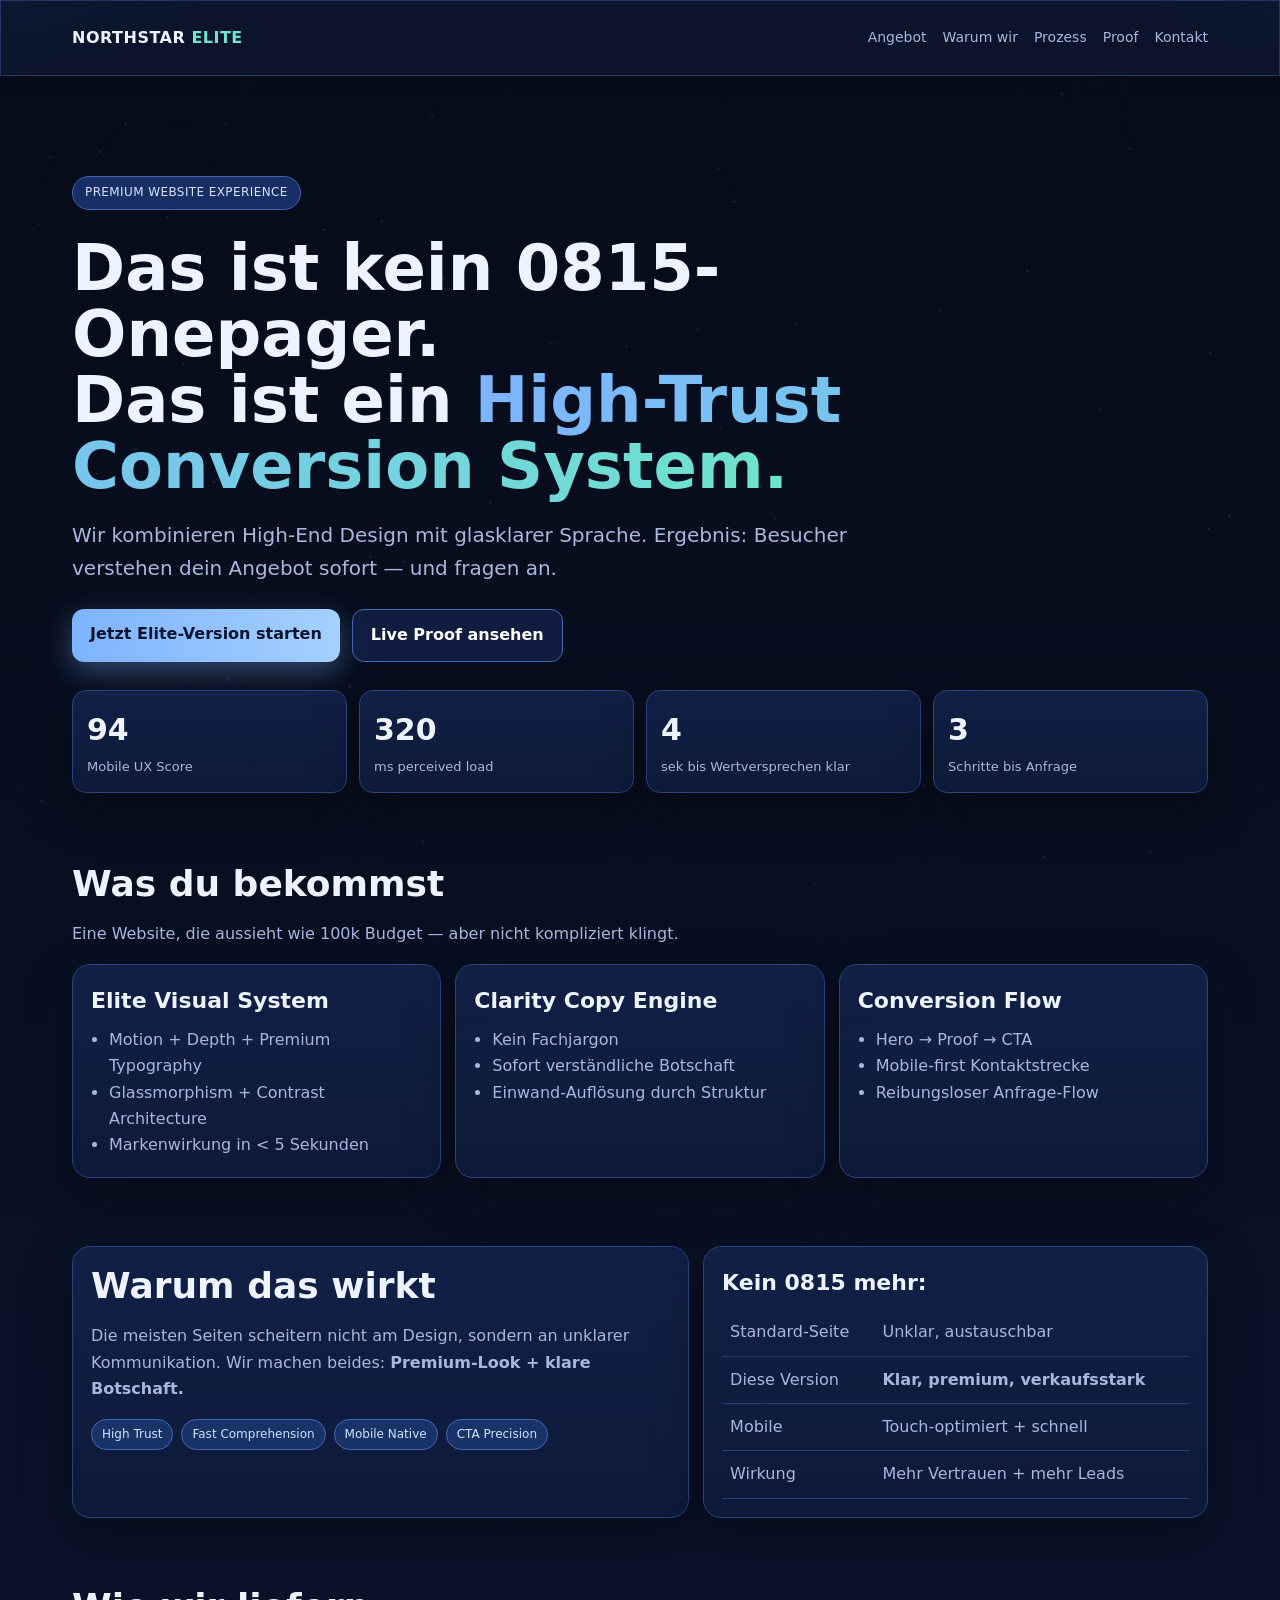
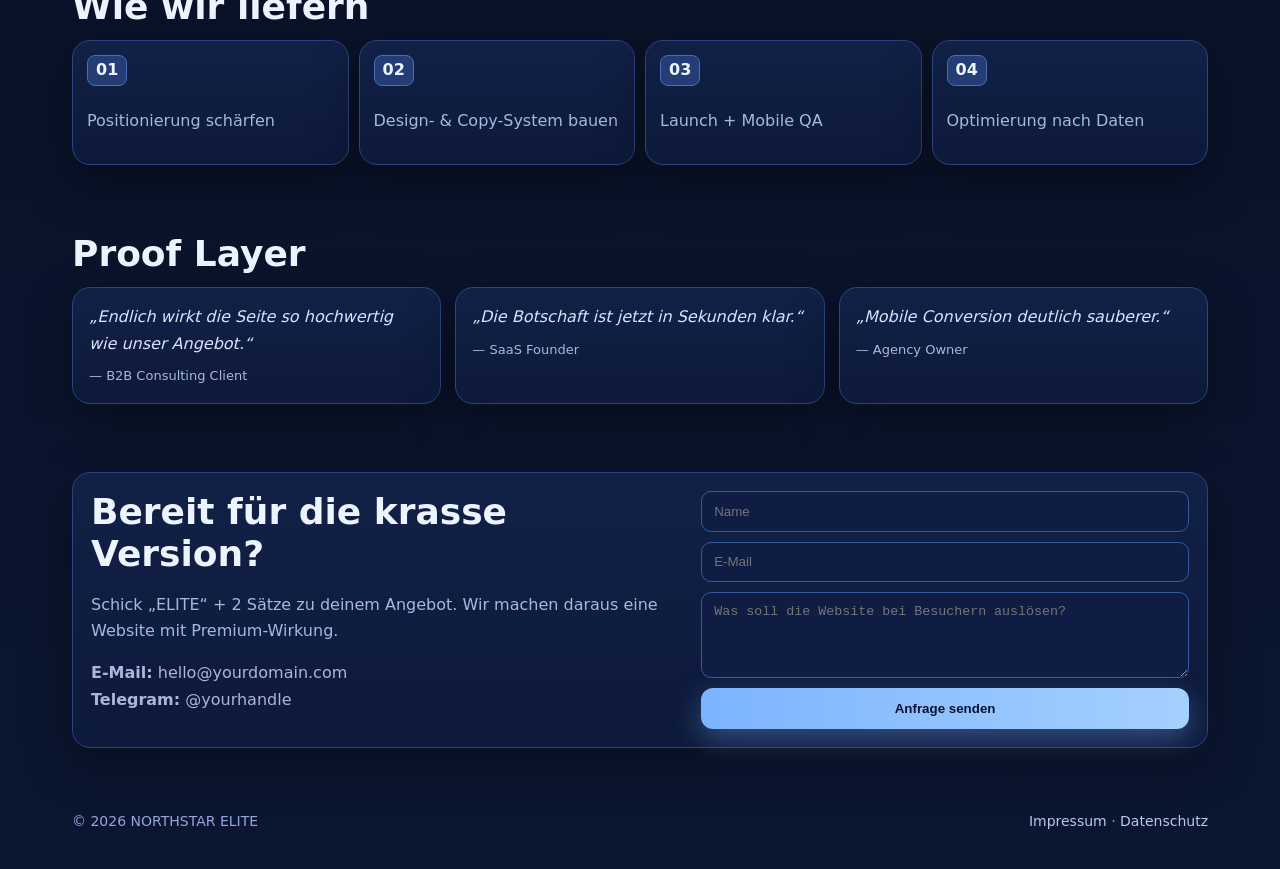
==== index.html @ d7e9b79c "Radical premium redesign with advanced motion and interaction" ====
<!doctype html>
<html lang="de">
<head>
  <meta charset="UTF-8" />
  <meta name="viewport" content="width=device-width, initial-scale=1" />
  <title>NORTHSTAR — Elite Growth Interface</title>
  <meta name="description" content="Elite-grade B2B website experience: premium visuals, crystal-clear messaging, mobile-first conversion UX." />
  <link rel="stylesheet" href="./assets/styles.css" />
</head>
<body>
  <canvas id="bg-canvas" aria-hidden="true"></canvas>

  <header class="topbar glass">
    <div class="container nav">
      <a class="logo" href="#">NORTHSTAR <span>ELITE</span></a>
      <nav class="desktop-nav">
        <a href="#offer">Angebot</a>
        <a href="#why">Warum wir</a>
        <a href="#process">Prozess</a>
        <a href="#proof">Proof</a>
        <a href="#contact">Kontakt</a>
      </nav>
      <button id="menuBtn" class="menu-btn">☰</button>
    </div>
    <div id="mobileNav" class="mobile-nav container">
      <a href="#offer">Angebot</a>
      <a href="#why">Warum wir</a>
      <a href="#process">Prozess</a>
      <a href="#proof">Proof</a>
      <a href="#contact">Kontakt</a>
    </div>
  </header>

  <main>
    <section class="hero container reveal">
      <p class="eyebrow">PREMIUM WEBSITE EXPERIENCE</p>
      <h1>Das ist kein 0815-Onepager.<br/>Das ist ein <span>High-Trust Conversion System.</span></h1>
      <p class="sub">Wir kombinieren High-End Design mit glasklarer Sprache. Ergebnis: Besucher verstehen dein Angebot sofort — und fragen an.</p>
      <div class="hero-cta">
        <a class="btn btn-primary" href="#contact">Jetzt Elite-Version starten</a>
        <a class="btn btn-ghost" href="#proof">Live Proof ansehen</a>
      </div>

      <div class="stats">
        <article class="stat tilt"><h3 data-count="94">94</h3><p>Mobile UX Score</p></article>
        <article class="stat tilt"><h3 data-count="320">320</h3><p>ms perceived load</p></article>
        <article class="stat tilt"><h3 data-count="4">4</h3><p>sek bis Wertversprechen klar</p></article>
        <article class="stat tilt"><h3 data-count="3">3</h3><p>Schritte bis Anfrage</p></article>
      </div>
    </section>

    <section id="offer" class="section container reveal">
      <div class="section-head">
        <h2>Was du bekommst</h2>
        <p>Eine Website, die aussieht wie 100k Budget — aber nicht kompliziert klingt.</p>
      </div>
      <div class="cards-3">
        <article class="card tilt">
          <h3>Elite Visual System</h3>
          <ul><li>Motion + Depth + Premium Typography</li><li>Glassmorphism + Contrast Architecture</li><li>Markenwirkung in < 5 Sekunden</li></ul>
        </article>
        <article class="card tilt">
          <h3>Clarity Copy Engine</h3>
          <ul><li>Kein Fachjargon</li><li>Sofort verständliche Botschaft</li><li>Einwand-Auflösung durch Struktur</li></ul>
        </article>
        <article class="card tilt">
          <h3>Conversion Flow</h3>
          <ul><li>Hero → Proof → CTA</li><li>Mobile-first Kontaktstrecke</li><li>Reibungsloser Anfrage-Flow</li></ul>
        </article>
      </div>
    </section>

    <section id="why" class="section container reveal">
      <div class="split">
        <article class="panel glow-card">
          <h2>Warum das wirkt</h2>
          <p>Die meisten Seiten scheitern nicht am Design, sondern an unklarer Kommunikation. Wir machen beides: <strong>Premium-Look + klare Botschaft.</strong></p>
          <div class="pill-row">
            <span>High Trust</span><span>Fast Comprehension</span><span>Mobile Native</span><span>CTA Precision</span>
          </div>
        </article>
        <article class="panel">
          <h3>Kein 0815 mehr:</h3>
          <table>
            <tr><td>Standard-Seite</td><td>Unklar, austauschbar</td></tr>
            <tr><td>Diese Version</td><td><strong>Klar, premium, verkaufsstark</strong></td></tr>
            <tr><td>Mobile</td><td>Touch-optimiert + schnell</td></tr>
            <tr><td>Wirkung</td><td>Mehr Vertrauen + mehr Leads</td></tr>
          </table>
        </article>
      </div>
    </section>

    <section id="process" class="section container reveal">
      <h2>Wie wir liefern</h2>
      <div class="timeline">
        <div><b>01</b><p>Positionierung schärfen</p></div>
        <div><b>02</b><p>Design- & Copy-System bauen</p></div>
        <div><b>03</b><p>Launch + Mobile QA</p></div>
        <div><b>04</b><p>Optimierung nach Daten</p></div>
      </div>
    </section>

    <section id="proof" class="section container reveal">
      <h2>Proof Layer</h2>
      <div class="testimonials">
        <blockquote class="tilt">„Endlich wirkt die Seite so hochwertig wie unser Angebot.“<cite>— B2B Consulting Client</cite></blockquote>
        <blockquote class="tilt">„Die Botschaft ist jetzt in Sekunden klar.“<cite>— SaaS Founder</cite></blockquote>
        <blockquote class="tilt">„Mobile Conversion deutlich sauberer.“<cite>— Agency Owner</cite></blockquote>
      </div>
    </section>

    <section id="contact" class="section container reveal">
      <div class="contact-wrap glass">
        <div>
          <h2>Bereit für die krasse Version?</h2>
          <p>Schick „ELITE“ + 2 Sätze zu deinem Angebot. Wir machen daraus eine Website mit Premium-Wirkung.</p>
          <p><strong>E-Mail:</strong> hello@yourdomain.com<br/><strong>Telegram:</strong> @yourhandle</p>
        </div>
        <form class="form" onsubmit="return false">
          <input placeholder="Name" />
          <input placeholder="E-Mail" />
          <textarea rows="4" placeholder="Was soll die Website bei Besuchern auslösen?"></textarea>
          <button class="btn btn-primary">Anfrage senden</button>
        </form>
      </div>
    </section>
  </main>

  <footer class="container footer">
    <span>© 2026 NORTHSTAR ELITE</span>
    <span><a href="#">Impressum</a> · <a href="#">Datenschutz</a></span>
  </footer>

  <script src="./assets/app.js"></script>
</body>
</html>
---- assets/styles.css ----
:root{
  --bg:#060b18; --bg2:#0b1631; --panel:#111f44; --line:#2c437f; --text:#edf3ff; --muted:#a9b7de;
  --primary:#7db4ff; --mint:#6de4cb; --glass:rgba(17,28,59,.58);
  --max:1180px; --r:18px; --shadow:0 18px 48px rgba(0,0,0,.35);
}
*{box-sizing:border-box}html,body{margin:0;padding:0;scroll-behavior:smooth}
body{font-family:Inter,system-ui,-apple-system,Segoe UI,Roboto,Arial,sans-serif;color:var(--text);background:radial-gradient(1200px 600px at -20% -10%,#173067 0%,transparent 58%),radial-gradient(1000px 520px at 120% -10%,#0f5a71 0%,transparent 62%),linear-gradient(180deg,var(--bg),var(--bg2));line-height:1.65;overflow-x:hidden}
#bg-canvas{position:fixed;inset:0;z-index:-1;opacity:.35}
.container{max-width:var(--max);margin:0 auto;padding:0 22px}
.glass{backdrop-filter:blur(10px);background:var(--glass);border:1px solid rgba(70,97,160,.45)}
.topbar{position:sticky;top:0;z-index:80}
.nav{height:74px;display:flex;align-items:center;justify-content:space-between}
.logo{text-decoration:none;color:var(--text);font-weight:900;letter-spacing:.5px}.logo span{color:var(--mint)}
.desktop-nav{display:flex;gap:16px}.desktop-nav a,.mobile-nav a{color:var(--muted);text-decoration:none;font-size:14px}.desktop-nav a:hover,.mobile-nav a:hover{color:#fff}
.menu-btn{display:none;border:1px solid #4463ab;background:#173168;color:#dde7ff;padding:8px 11px;border-radius:10px;font-weight:800}
.mobile-nav{display:none;flex-direction:column;gap:10px;padding:0 0 14px}
.hero{padding:88px 22px 36px}
.eyebrow{display:inline-block;font-size:12px;border:1px solid #4060af;background:#182f66;color:#d5e1ff;padding:6px 12px;border-radius:999px;letter-spacing:.4px}
h1{font-size:clamp(34px,5.8vw,64px);line-height:1.03;margin:14px 0 14px;max-width:1000px}h1 span{background:linear-gradient(90deg,var(--primary),var(--mint));-webkit-background-clip:text;background-clip:text;color:transparent}
.sub{font-size:20px;max-width:860px;color:var(--muted)}
.hero-cta{display:flex;gap:12px;flex-wrap:wrap;margin-top:24px}
.btn{display:inline-block;border:none;text-decoration:none;padding:12px 18px;border-radius:12px;font-weight:800;cursor:pointer;transition:.2s transform,.2s box-shadow}
.btn:hover{transform:translateY(-1px)}
.btn-primary{background:linear-gradient(90deg,var(--primary),#a5d0ff);color:#08142e;box-shadow:0 10px 28px rgba(125,180,255,.35)}
.btn-ghost{color:#fff;border:1px solid #4667b3;background:rgba(21,37,78,.72)}
.stats{display:grid;grid-template-columns:repeat(4,minmax(0,1fr));gap:12px;margin-top:28px}
.stat{background:linear-gradient(180deg,rgba(18,33,72,.95),rgba(14,27,60,.9));border:1px solid var(--line);padding:14px;border-radius:14px;box-shadow:var(--shadow)}
.stat h3{font-size:30px;margin:0}.stat p{margin:2px 0 0;color:var(--muted);font-size:13px}
.section{padding:34px 22px}.section-head h2{margin:0 0 8px}
h2{font-size:36px;line-height:1.18;margin:0 0 12px}.section p{color:var(--muted)}
.cards-3{display:grid;grid-template-columns:repeat(3,minmax(0,1fr));gap:14px}
.card,.panel,.contact-wrap,.timeline>div,blockquote{background:linear-gradient(180deg,rgba(18,33,72,.95),rgba(14,27,60,.9));border:1px solid var(--line);border-radius:var(--r);box-shadow:var(--shadow)}
.card,.panel{padding:18px}.card h3,.panel h3{margin:0 0 8px;font-size:22px}
ul{margin:8px 0 0;padding-left:18px;color:var(--muted)}
.split{display:grid;grid-template-columns:1.1fr .9fr;gap:14px}.pill-row{display:flex;flex-wrap:wrap;gap:8px;margin-top:12px}.pill-row span{font-size:12px;padding:5px 10px;border:1px solid #4467b4;border-radius:999px;background:#183368;color:#d4e0ff}
table{width:100%;border-collapse:collapse}td{padding:10px 8px;border-bottom:1px solid #263d77;color:var(--muted)}
.timeline{display:grid;grid-template-columns:repeat(4,minmax(0,1fr));gap:10px}.timeline>div{padding:14px}.timeline b{display:inline-block;background:#243d75;border:1px solid #4b6db8;border-radius:8px;padding:1px 8px;margin-bottom:6px}
.testimonials{display:grid;grid-template-columns:repeat(3,minmax(0,1fr));gap:14px}blockquote{margin:0;padding:16px;font-style:italic;color:#d8e2ff}cite{display:block;margin-top:8px;font-style:normal;color:var(--muted);font-size:13px}
.contact-wrap{padding:18px;display:grid;grid-template-columns:1.1fr .9fr;gap:14px}
.form{display:grid;gap:10px}.form input,.form textarea{width:100%;padding:11px 12px;border-radius:10px;border:1px solid #36589f;background:#0f1d44;color:#edf3ff}
.footer{padding:28px 22px 36px;color:#92a6de;font-size:14px;display:flex;justify-content:space-between;flex-wrap:wrap;gap:10px}.footer a{color:#b9c8f1;text-decoration:none}
.reveal{opacity:0;transform:translateY(12px);transition:.55s opacity,.55s transform}.reveal.show{opacity:1;transform:none}
.tilt{transform-style:preserve-3d;transition:transform .18s ease}
@media (max-width:1020px){.stats,.cards-3,.timeline,.testimonials{grid-template-columns:1fr 1fr}.split,.contact-wrap{grid-template-columns:1fr}}
@media (max-width:760px){.container{padding:0 16px}.desktop-nav{display:none}.menu-btn{display:inline-block}.mobile-nav.show{display:flex}.sub{font-size:17px}.hero-cta .btn{width:100%;text-align:center}h2{font-size:30px}.stats,.cards-3,.timeline,.testimonials{grid-template-columns:1fr}}
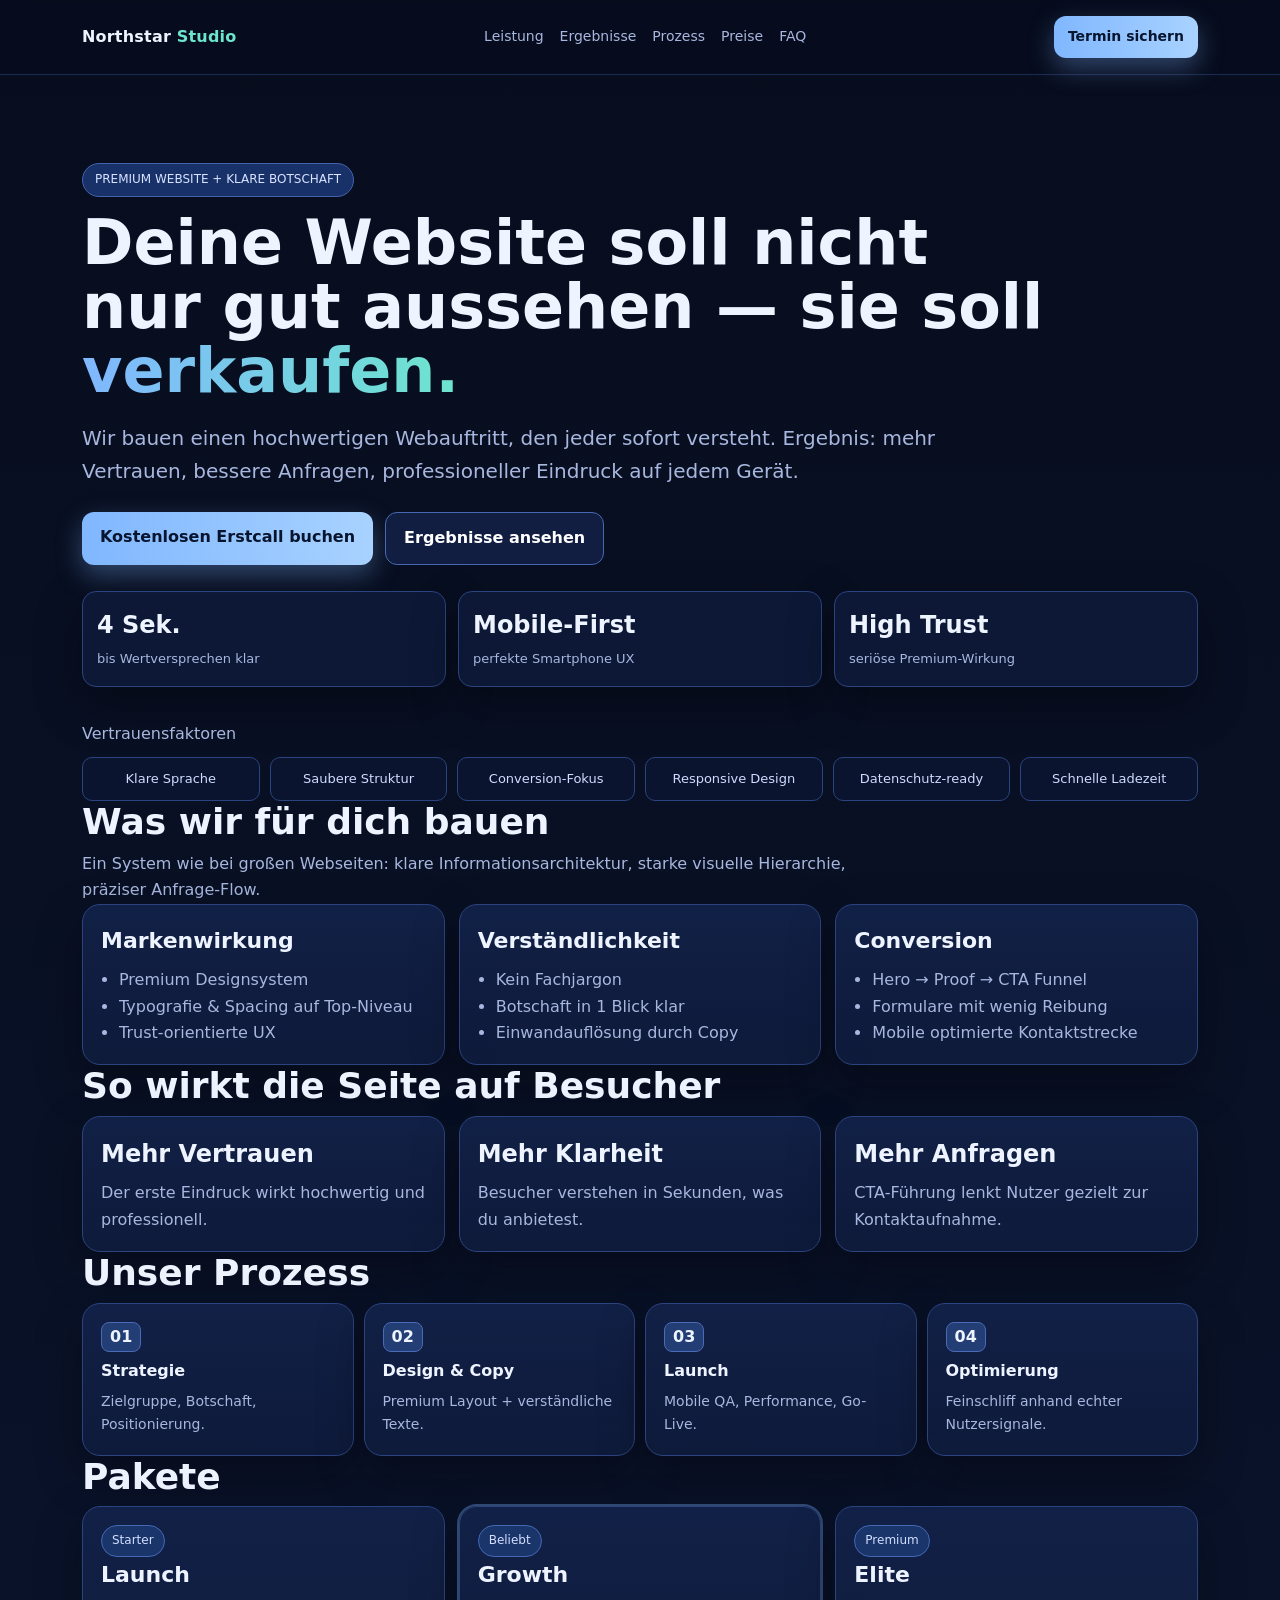
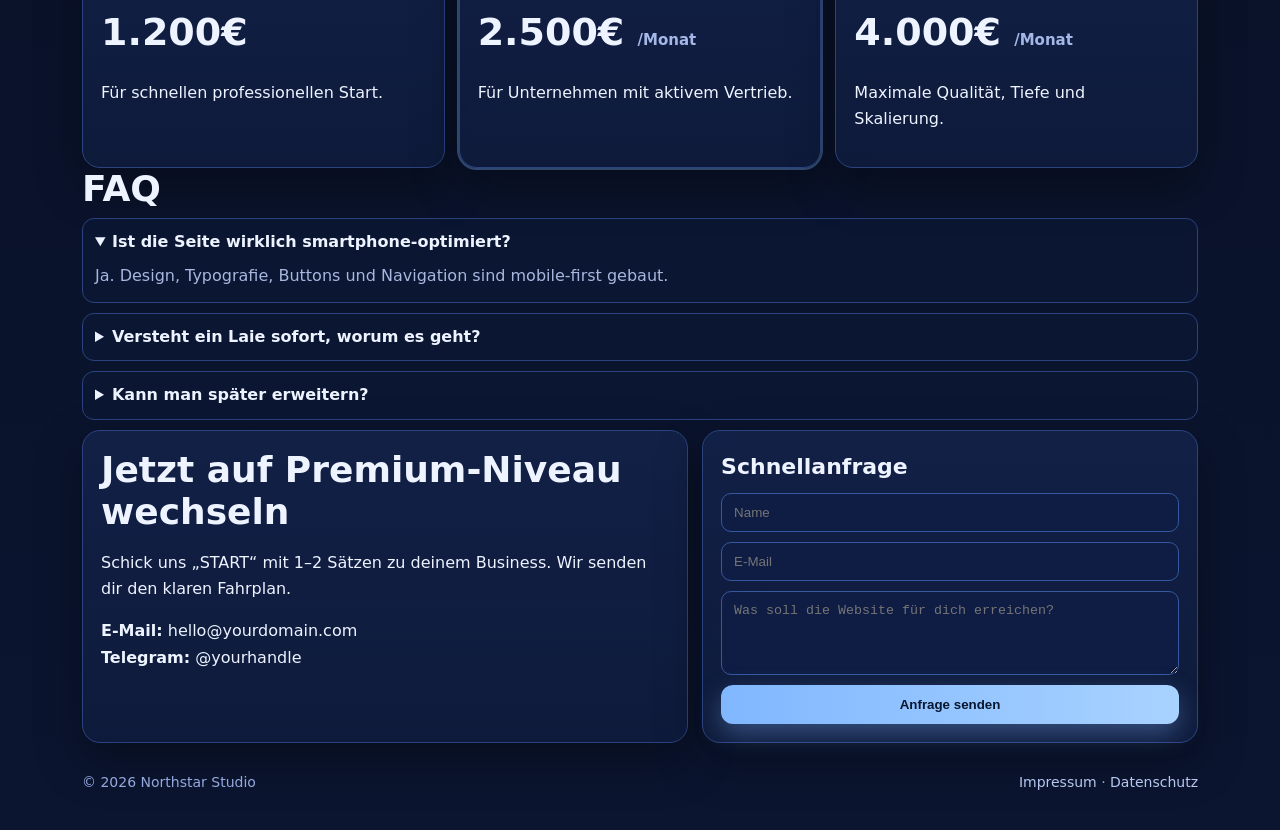
==== commit b24ed7b9: "Upgrade to enterprise-grade premium layout and clearer structure" ====
--- a/index.html
+++ b/index.html
@@ -3,132 +3,184 @@
 <head>
   <meta charset="UTF-8" />
   <meta name="viewport" content="width=device-width, initial-scale=1" />
-  <title>NORTHSTAR — Elite Growth Interface</title>
-  <meta name="description" content="Elite-grade B2B website experience: premium visuals, crystal-clear messaging, mobile-first conversion UX." />
+  <title>Northstar — Premium B2B Growth Website</title>
+  <meta name="description" content="Premium B2B Website mit klarer Botschaft, starkem Vertrauen und hoher Conversion-Qualität auf Desktop und Smartphone." />
   <link rel="stylesheet" href="./assets/styles.css" />
 </head>
 <body>
-  <canvas id="bg-canvas" aria-hidden="true"></canvas>
-
-  <header class="topbar glass">
+  <header class="topbar">
     <div class="container nav">
-      <a class="logo" href="#">NORTHSTAR <span>ELITE</span></a>
+      <a class="logo" href="#">Northstar <span>Studio</span></a>
       <nav class="desktop-nav">
-        <a href="#offer">Angebot</a>
-        <a href="#why">Warum wir</a>
+        <a href="#offer">Leistung</a>
+        <a href="#results">Ergebnisse</a>
         <a href="#process">Prozess</a>
-        <a href="#proof">Proof</a>
-        <a href="#contact">Kontakt</a>
+        <a href="#pricing">Preise</a>
+        <a href="#faq">FAQ</a>
       </nav>
-      <button id="menuBtn" class="menu-btn">☰</button>
+      <a class="btn btn-sm btn-primary desktop-cta" href="#contact">Termin sichern</a>
+      <button id="menuBtn" class="menu-btn" aria-label="Menü öffnen">☰</button>
     </div>
-    <div id="mobileNav" class="mobile-nav container">
-      <a href="#offer">Angebot</a>
-      <a href="#why">Warum wir</a>
+    <div id="mobileNav" class="container mobile-nav">
+      <a href="#offer">Leistung</a>
+      <a href="#results">Ergebnisse</a>
       <a href="#process">Prozess</a>
-      <a href="#proof">Proof</a>
-      <a href="#contact">Kontakt</a>
+      <a href="#pricing">Preise</a>
+      <a href="#faq">FAQ</a>
+      <a class="btn btn-primary" href="#contact">Termin sichern</a>
     </div>
   </header>
 
   <main>
     <section class="hero container reveal">
-      <p class="eyebrow">PREMIUM WEBSITE EXPERIENCE</p>
-      <h1>Das ist kein 0815-Onepager.<br/>Das ist ein <span>High-Trust Conversion System.</span></h1>
-      <p class="sub">Wir kombinieren High-End Design mit glasklarer Sprache. Ergebnis: Besucher verstehen dein Angebot sofort — und fragen an.</p>
-      <div class="hero-cta">
-        <a class="btn btn-primary" href="#contact">Jetzt Elite-Version starten</a>
-        <a class="btn btn-ghost" href="#proof">Live Proof ansehen</a>
+      <span class="eyebrow">PREMIUM WEBSITE + KLARE BOTSCHAFT</span>
+      <h1>Deine Website soll nicht nur gut aussehen — sie soll <span>verkaufen.</span></h1>
+      <p class="lead">Wir bauen einen hochwertigen Webauftritt, den jeder sofort versteht. Ergebnis: mehr Vertrauen, bessere Anfragen, professioneller Eindruck auf jedem Gerät.</p>
+      <div class="hero-actions">
+        <a class="btn btn-primary" href="#contact">Kostenlosen Erstcall buchen</a>
+        <a class="btn btn-ghost" href="#results">Ergebnisse ansehen</a>
       </div>
+      <div class="hero-metrics">
+        <article><strong>4 Sek.</strong><span>bis Wertversprechen klar</span></article>
+        <article><strong>Mobile-First</strong><span>perfekte Smartphone UX</span></article>
+        <article><strong>High Trust</strong><span>seriöse Premium-Wirkung</span></article>
+      </div>
+    </section>
 
-      <div class="stats">
-        <article class="stat tilt"><h3 data-count="94">94</h3><p>Mobile UX Score</p></article>
-        <article class="stat tilt"><h3 data-count="320">320</h3><p>ms perceived load</p></article>
-        <article class="stat tilt"><h3 data-count="4">4</h3><p>sek bis Wertversprechen klar</p></article>
-        <article class="stat tilt"><h3 data-count="3">3</h3><p>Schritte bis Anfrage</p></article>
+    <section class="trust container reveal">
+      <p>Vertrauensfaktoren</p>
+      <div class="trust-grid">
+        <span>Klare Sprache</span>
+        <span>Saubere Struktur</span>
+        <span>Conversion-Fokus</span>
+        <span>Responsive Design</span>
+        <span>Datenschutz-ready</span>
+        <span>Schnelle Ladezeit</span>
       </div>
     </section>
 
     <section id="offer" class="section container reveal">
       <div class="section-head">
-        <h2>Was du bekommst</h2>
-        <p>Eine Website, die aussieht wie 100k Budget — aber nicht kompliziert klingt.</p>
+        <h2>Was wir für dich bauen</h2>
+        <p>Ein System wie bei großen Webseiten: klare Informationsarchitektur, starke visuelle Hierarchie, präziser Anfrage-Flow.</p>
       </div>
-      <div class="cards-3">
-        <article class="card tilt">
-          <h3>Elite Visual System</h3>
-          <ul><li>Motion + Depth + Premium Typography</li><li>Glassmorphism + Contrast Architecture</li><li>Markenwirkung in < 5 Sekunden</li></ul>
+      <div class="cards3">
+        <article class="card">
+          <h3>Markenwirkung</h3>
+          <ul>
+            <li>Premium Designsystem</li>
+            <li>Typografie & Spacing auf Top-Niveau</li>
+            <li>Trust-orientierte UX</li>
+          </ul>
         </article>
-        <article class="card tilt">
-          <h3>Clarity Copy Engine</h3>
-          <ul><li>Kein Fachjargon</li><li>Sofort verständliche Botschaft</li><li>Einwand-Auflösung durch Struktur</li></ul>
+        <article class="card">
+          <h3>Verständlichkeit</h3>
+          <ul>
+            <li>Kein Fachjargon</li>
+            <li>Botschaft in 1 Blick klar</li>
+            <li>Einwandauflösung durch Copy</li>
+          </ul>
         </article>
-        <article class="card tilt">
-          <h3>Conversion Flow</h3>
-          <ul><li>Hero → Proof → CTA</li><li>Mobile-first Kontaktstrecke</li><li>Reibungsloser Anfrage-Flow</li></ul>
+        <article class="card">
+          <h3>Conversion</h3>
+          <ul>
+            <li>Hero → Proof → CTA Funnel</li>
+            <li>Formulare mit wenig Reibung</li>
+            <li>Mobile optimierte Kontaktstrecke</li>
+          </ul>
         </article>
       </div>
     </section>
 
-    <section id="why" class="section container reveal">
-      <div class="split">
-        <article class="panel glow-card">
-          <h2>Warum das wirkt</h2>
-          <p>Die meisten Seiten scheitern nicht am Design, sondern an unklarer Kommunikation. Wir machen beides: <strong>Premium-Look + klare Botschaft.</strong></p>
-          <div class="pill-row">
-            <span>High Trust</span><span>Fast Comprehension</span><span>Mobile Native</span><span>CTA Precision</span>
-          </div>
+    <section id="results" class="section container reveal">
+      <div class="section-head">
+        <h2>So wirkt die Seite auf Besucher</h2>
+      </div>
+      <div class="results-grid">
+        <article class="result"><strong>Mehr Vertrauen</strong><p>Der erste Eindruck wirkt hochwertig und professionell.</p></article>
+        <article class="result"><strong>Mehr Klarheit</strong><p>Besucher verstehen in Sekunden, was du anbietest.</p></article>
+        <article class="result"><strong>Mehr Anfragen</strong><p>CTA-Führung lenkt Nutzer gezielt zur Kontaktaufnahme.</p></article>
+      </div>
+    </section>
+
+    <section id="process" class="section container reveal">
+      <div class="section-head">
+        <h2>Unser Prozess</h2>
+      </div>
+      <div class="steps">
+        <article><b>01</b><h4>Strategie</h4><p>Zielgruppe, Botschaft, Positionierung.</p></article>
+        <article><b>02</b><h4>Design & Copy</h4><p>Premium Layout + verständliche Texte.</p></article>
+        <article><b>03</b><h4>Launch</h4><p>Mobile QA, Performance, Go-Live.</p></article>
+        <article><b>04</b><h4>Optimierung</h4><p>Feinschliff anhand echter Nutzersignale.</p></article>
+      </div>
+    </section>
+
+    <section id="pricing" class="section container reveal">
+      <div class="section-head">
+        <h2>Pakete</h2>
+      </div>
+      <div class="cards3 pricing">
+        <article class="card">
+          <span class="tag">Starter</span>
+          <h3>Launch</h3>
+          <p class="price">1.200€</p>
+          <p>Für schnellen professionellen Start.</p>
         </article>
-        <article class="panel">
-          <h3>Kein 0815 mehr:</h3>
-          <table>
-            <tr><td>Standard-Seite</td><td>Unklar, austauschbar</td></tr>
-            <tr><td>Diese Version</td><td><strong>Klar, premium, verkaufsstark</strong></td></tr>
-            <tr><td>Mobile</td><td>Touch-optimiert + schnell</td></tr>
-            <tr><td>Wirkung</td><td>Mehr Vertrauen + mehr Leads</td></tr>
-          </table>
+        <article class="card featured">
+          <span class="tag">Beliebt</span>
+          <h3>Growth</h3>
+          <p class="price">2.500€ <small>/Monat</small></p>
+          <p>Für Unternehmen mit aktivem Vertrieb.</p>
+        </article>
+        <article class="card">
+          <span class="tag">Premium</span>
+          <h3>Elite</h3>
+          <p class="price">4.000€ <small>/Monat</small></p>
+          <p>Maximale Qualität, Tiefe und Skalierung.</p>
         </article>
       </div>
     </section>
 
-    <section id="process" class="section container reveal">
-      <h2>Wie wir liefern</h2>
-      <div class="timeline">
-        <div><b>01</b><p>Positionierung schärfen</p></div>
-        <div><b>02</b><p>Design- & Copy-System bauen</p></div>
-        <div><b>03</b><p>Launch + Mobile QA</p></div>
-        <div><b>04</b><p>Optimierung nach Daten</p></div>
-      </div>
-    </section>
-
-    <section id="proof" class="section container reveal">
-      <h2>Proof Layer</h2>
-      <div class="testimonials">
-        <blockquote class="tilt">„Endlich wirkt die Seite so hochwertig wie unser Angebot.“<cite>— B2B Consulting Client</cite></blockquote>
-        <blockquote class="tilt">„Die Botschaft ist jetzt in Sekunden klar.“<cite>— SaaS Founder</cite></blockquote>
-        <blockquote class="tilt">„Mobile Conversion deutlich sauberer.“<cite>— Agency Owner</cite></blockquote>
+    <section id="faq" class="section container reveal">
+      <div class="section-head"><h2>FAQ</h2></div>
+      <div class="accordion">
+        <details open>
+          <summary>Ist die Seite wirklich smartphone-optimiert?</summary>
+          <p>Ja. Design, Typografie, Buttons und Navigation sind mobile-first gebaut.</p>
+        </details>
+        <details>
+          <summary>Versteht ein Laie sofort, worum es geht?</summary>
+          <p>Genau dafür schreiben wir: klare Sprache, kein Fachjargon, starke Struktur.</p>
+        </details>
+        <details>
+          <summary>Kann man später erweitern?</summary>
+          <p>Ja, jederzeit um Unterseiten, Case Studies, Formular-Integrationen und Tracking.</p>
+        </details>
       </div>
     </section>
 
     <section id="contact" class="section container reveal">
-      <div class="contact-wrap glass">
-        <div>
-          <h2>Bereit für die krasse Version?</h2>
-          <p>Schick „ELITE“ + 2 Sätze zu deinem Angebot. Wir machen daraus eine Website mit Premium-Wirkung.</p>
-          <p><strong>E-Mail:</strong> hello@yourdomain.com<br/><strong>Telegram:</strong> @yourhandle</p>
-        </div>
-        <form class="form" onsubmit="return false">
-          <input placeholder="Name" />
-          <input placeholder="E-Mail" />
-          <textarea rows="4" placeholder="Was soll die Website bei Besuchern auslösen?"></textarea>
-          <button class="btn btn-primary">Anfrage senden</button>
-        </form>
+      <div class="contact-wrap">
+        <article class="card">
+          <h2>Jetzt auf Premium-Niveau wechseln</h2>
+          <p>Schick uns „START“ mit 1–2 Sätzen zu deinem Business. Wir senden dir den klaren Fahrplan.</p>
+          <p><strong>E-Mail:</strong> hello@yourdomain.com<br><strong>Telegram:</strong> @yourhandle</p>
+        </article>
+        <article class="card">
+          <h3>Schnellanfrage</h3>
+          <form class="form" onsubmit="return false">
+            <input placeholder="Name" />
+            <input placeholder="E-Mail" />
+            <textarea rows="4" placeholder="Was soll die Website für dich erreichen?"></textarea>
+            <button class="btn btn-primary">Anfrage senden</button>
+          </form>
+        </article>
       </div>
     </section>
   </main>
 
   <footer class="container footer">
-    <span>© 2026 NORTHSTAR ELITE</span>
+    <span>© 2026 Northstar Studio</span>
     <span><a href="#">Impressum</a> · <a href="#">Datenschutz</a></span>
   </footer>
 
--- a/assets/styles.css
+++ b/assets/styles.css
@@ -1,45 +1,41 @@
 :root{
-  --bg:#060b18; --bg2:#0b1631; --panel:#111f44; --line:#2c437f; --text:#edf3ff; --muted:#a9b7de;
-  --primary:#7db4ff; --mint:#6de4cb; --glass:rgba(17,28,59,.58);
-  --max:1180px; --r:18px; --shadow:0 18px 48px rgba(0,0,0,.35);
+  --bg:#070d1d; --bg2:#0b1530; --card:#101d42; --line:#2b437f; --text:#edf3ff; --muted:#a8b7df;
+  --primary:#80b7ff; --mint:#6de5cd; --max:1160px; --r:18px;
+  --shadow:0 18px 46px rgba(0,0,0,.34);
 }
 *{box-sizing:border-box}html,body{margin:0;padding:0;scroll-behavior:smooth}
-body{font-family:Inter,system-ui,-apple-system,Segoe UI,Roboto,Arial,sans-serif;color:var(--text);background:radial-gradient(1200px 600px at -20% -10%,#173067 0%,transparent 58%),radial-gradient(1000px 520px at 120% -10%,#0f5a71 0%,transparent 62%),linear-gradient(180deg,var(--bg),var(--bg2));line-height:1.65;overflow-x:hidden}
-#bg-canvas{position:fixed;inset:0;z-index:-1;opacity:.35}
+body{font-family:Inter,system-ui,-apple-system,Segoe UI,Roboto,Arial,sans-serif;color:var(--text);background:radial-gradient(1200px 620px at -15% -15%,#18326c 0%,transparent 58%),radial-gradient(950px 520px at 120% -12%,#125a72 0%,transparent 62%),linear-gradient(180deg,var(--bg),var(--bg2));line-height:1.65}
 .container{max-width:var(--max);margin:0 auto;padding:0 22px}
-.glass{backdrop-filter:blur(10px);background:var(--glass);border:1px solid rgba(70,97,160,.45)}
-.topbar{position:sticky;top:0;z-index:80}
+.topbar{position:sticky;top:0;z-index:80;background:rgba(7,13,29,.76);backdrop-filter:blur(10px);border-bottom:1px solid rgba(58,86,150,.42)}
 .nav{height:74px;display:flex;align-items:center;justify-content:space-between}
-.logo{text-decoration:none;color:var(--text);font-weight:900;letter-spacing:.5px}.logo span{color:var(--mint)}
-.desktop-nav{display:flex;gap:16px}.desktop-nav a,.mobile-nav a{color:var(--muted);text-decoration:none;font-size:14px}.desktop-nav a:hover,.mobile-nav a:hover{color:#fff}
-.menu-btn{display:none;border:1px solid #4463ab;background:#173168;color:#dde7ff;padding:8px 11px;border-radius:10px;font-weight:800}
+.logo{text-decoration:none;color:var(--text);font-weight:900;letter-spacing:.2px}.logo span{color:var(--mint)}
+.desktop-nav{display:flex;gap:16px}.desktop-nav a,.mobile-nav a{font-size:14px;color:var(--muted);text-decoration:none}.desktop-nav a:hover,.mobile-nav a:hover{color:#fff}
+.menu-btn{display:none;border:1px solid #4665ac;background:#183268;color:#dee8ff;border-radius:10px;padding:8px 11px;font-weight:800}
 .mobile-nav{display:none;flex-direction:column;gap:10px;padding:0 0 14px}
-.hero{padding:88px 22px 36px}
-.eyebrow{display:inline-block;font-size:12px;border:1px solid #4060af;background:#182f66;color:#d5e1ff;padding:6px 12px;border-radius:999px;letter-spacing:.4px}
-h1{font-size:clamp(34px,5.8vw,64px);line-height:1.03;margin:14px 0 14px;max-width:1000px}h1 span{background:linear-gradient(90deg,var(--primary),var(--mint));-webkit-background-clip:text;background-clip:text;color:transparent}
-.sub{font-size:20px;max-width:860px;color:var(--muted)}
-.hero-cta{display:flex;gap:12px;flex-wrap:wrap;margin-top:24px}
-.btn{display:inline-block;border:none;text-decoration:none;padding:12px 18px;border-radius:12px;font-weight:800;cursor:pointer;transition:.2s transform,.2s box-shadow}
-.btn:hover{transform:translateY(-1px)}
-.btn-primary{background:linear-gradient(90deg,var(--primary),#a5d0ff);color:#08142e;box-shadow:0 10px 28px rgba(125,180,255,.35)}
-.btn-ghost{color:#fff;border:1px solid #4667b3;background:rgba(21,37,78,.72)}
-.stats{display:grid;grid-template-columns:repeat(4,minmax(0,1fr));gap:12px;margin-top:28px}
-.stat{background:linear-gradient(180deg,rgba(18,33,72,.95),rgba(14,27,60,.9));border:1px solid var(--line);padding:14px;border-radius:14px;box-shadow:var(--shadow)}
-.stat h3{font-size:30px;margin:0}.stat p{margin:2px 0 0;color:var(--muted);font-size:13px}
-.section{padding:34px 22px}.section-head h2{margin:0 0 8px}
-h2{font-size:36px;line-height:1.18;margin:0 0 12px}.section p{color:var(--muted)}
-.cards-3{display:grid;grid-template-columns:repeat(3,minmax(0,1fr));gap:14px}
-.card,.panel,.contact-wrap,.timeline>div,blockquote{background:linear-gradient(180deg,rgba(18,33,72,.95),rgba(14,27,60,.9));border:1px solid var(--line);border-radius:var(--r);box-shadow:var(--shadow)}
-.card,.panel{padding:18px}.card h3,.panel h3{margin:0 0 8px;font-size:22px}
-ul{margin:8px 0 0;padding-left:18px;color:var(--muted)}
-.split{display:grid;grid-template-columns:1.1fr .9fr;gap:14px}.pill-row{display:flex;flex-wrap:wrap;gap:8px;margin-top:12px}.pill-row span{font-size:12px;padding:5px 10px;border:1px solid #4467b4;border-radius:999px;background:#183368;color:#d4e0ff}
-table{width:100%;border-collapse:collapse}td{padding:10px 8px;border-bottom:1px solid #263d77;color:var(--muted)}
-.timeline{display:grid;grid-template-columns:repeat(4,minmax(0,1fr));gap:10px}.timeline>div{padding:14px}.timeline b{display:inline-block;background:#243d75;border:1px solid #4b6db8;border-radius:8px;padding:1px 8px;margin-bottom:6px}
-.testimonials{display:grid;grid-template-columns:repeat(3,minmax(0,1fr));gap:14px}blockquote{margin:0;padding:16px;font-style:italic;color:#d8e2ff}cite{display:block;margin-top:8px;font-style:normal;color:var(--muted);font-size:13px}
-.contact-wrap{padding:18px;display:grid;grid-template-columns:1.1fr .9fr;gap:14px}
-.form{display:grid;gap:10px}.form input,.form textarea{width:100%;padding:11px 12px;border-radius:10px;border:1px solid #36589f;background:#0f1d44;color:#edf3ff}
-.footer{padding:28px 22px 36px;color:#92a6de;font-size:14px;display:flex;justify-content:space-between;flex-wrap:wrap;gap:10px}.footer a{color:#b9c8f1;text-decoration:none}
+.btn{display:inline-block;border:none;text-decoration:none;padding:12px 18px;border-radius:12px;font-weight:800;cursor:pointer}
+.btn-sm{padding:9px 14px;font-size:14px}
+.btn-primary{background:linear-gradient(90deg,var(--primary),#a8d2ff);color:#08152f;box-shadow:0 10px 26px rgba(128,183,255,.34)}
+.btn-ghost{border:1px solid #4868b2;background:rgba(21,36,77,.74);color:#fff}
+.hero{padding:88px 22px 34px}
+.eyebrow{display:inline-block;font-size:12px;border:1px solid #4162ad;background:#193169;color:#d8e3ff;padding:6px 12px;border-radius:999px}
+h1{font-size:clamp(34px,5.8vw,62px);line-height:1.03;margin:14px 0 12px;max-width:980px}h1 span{background:linear-gradient(90deg,var(--primary),var(--mint));-webkit-background-clip:text;background-clip:text;color:transparent}
+.lead{font-size:20px;max-width:860px;color:var(--muted)}
+.hero-actions{display:flex;gap:12px;flex-wrap:wrap;margin-top:24px}
+.hero-metrics{display:grid;grid-template-columns:repeat(3,minmax(0,1fr));gap:12px;margin-top:26px}
+.hero-metrics article{padding:14px;border:1px solid var(--line);border-radius:14px;background:rgba(14,27,61,.74);box-shadow:var(--shadow)}
+.hero-metrics strong{display:block;font-size:24px}.hero-metrics span{font-size:13px;color:var(--muted)}
+section{padding:34px 0}.section-head h2{margin:0 0 8px}.section-head p{margin:0;color:var(--muted);max-width:820px}
+h2{font-size:36px;line-height:1.18;margin:0 0 12px}
+.trust p{margin:0 0 10px;color:var(--muted)}.trust-grid{display:grid;grid-template-columns:repeat(6,minmax(0,1fr));gap:10px}.trust-grid span{font-size:13px;text-align:center;padding:10px;border:1px solid var(--line);border-radius:10px;background:rgba(12,24,56,.62);color:#cfdcff}
+.cards3{display:grid;grid-template-columns:repeat(3,minmax(0,1fr));gap:14px}
+.card,.result,.steps article,.contact-wrap .card{background:linear-gradient(180deg,rgba(18,33,72,.95),rgba(14,27,60,.9));border:1px solid var(--line);border-radius:var(--r);padding:18px;box-shadow:var(--shadow)}
+.card h3{margin:0 0 8px;font-size:22px}.card ul{margin:8px 0 0;padding-left:18px;color:var(--muted)}
+.results-grid{display:grid;grid-template-columns:repeat(3,minmax(0,1fr));gap:14px}.result strong{font-size:24px;display:block}.result p{margin:6px 0 0;color:var(--muted)}
+.steps{display:grid;grid-template-columns:repeat(4,minmax(0,1fr));gap:10px}.steps b{display:inline-block;background:#233d75;border:1px solid #4a6ab5;border-radius:8px;padding:1px 8px;margin-bottom:6px}.steps h4{margin:0 0 6px}.steps p{margin:0;color:var(--muted);font-size:14px}
+.pricing .tag{display:inline-block;font-size:12px;padding:5px 10px;border:1px solid #4468b5;border-radius:999px;background:#1a356a;color:#d4dfff}.pricing .price{font-size:38px;font-weight:900;margin:4px 0}.pricing .price small{font-size:15px;color:#a4b8e8}.featured{outline:2px solid rgba(125,180,255,.35)}
+.accordion details{border:1px solid var(--line);border-radius:12px;background:rgba(12,24,55,.64);padding:10px 12px;margin-bottom:10px}.accordion summary{cursor:pointer;font-weight:700}.accordion p{margin:8px 0 2px;color:var(--muted)}
+.contact-wrap{display:grid;grid-template-columns:1.1fr .9fr;gap:14px}.form{display:grid;gap:10px}.form input,.form textarea{width:100%;padding:11px 12px;border-radius:10px;border:1px solid #36589f;background:#0f1d44;color:#edf3ff}
+.footer{padding:28px 22px 36px;color:#95a9df;font-size:14px;display:flex;justify-content:space-between;gap:10px;flex-wrap:wrap}.footer a{color:#b8c7f0;text-decoration:none}
 .reveal{opacity:0;transform:translateY(12px);transition:.55s opacity,.55s transform}.reveal.show{opacity:1;transform:none}
-.tilt{transform-style:preserve-3d;transition:transform .18s ease}
-@media (max-width:1020px){.stats,.cards-3,.timeline,.testimonials{grid-template-columns:1fr 1fr}.split,.contact-wrap{grid-template-columns:1fr}}
-@media (max-width:760px){.container{padding:0 16px}.desktop-nav{display:none}.menu-btn{display:inline-block}.mobile-nav.show{display:flex}.sub{font-size:17px}.hero-cta .btn{width:100%;text-align:center}h2{font-size:30px}.stats,.cards-3,.timeline,.testimonials{grid-template-columns:1fr}}
+@media (max-width:1040px){.hero-metrics,.cards3,.results-grid{grid-template-columns:1fr 1fr}.trust-grid{grid-template-columns:repeat(3,minmax(0,1fr))}.steps{grid-template-columns:1fr 1fr}.contact-wrap{grid-template-columns:1fr}}
+@media (max-width:760px){.container{padding:0 16px}.desktop-nav,.desktop-cta{display:none}.menu-btn{display:inline-block}.mobile-nav.show{display:flex}.lead{font-size:17px}.hero-actions .btn{width:100%;text-align:center}h2{font-size:30px}.hero-metrics,.cards3,.results-grid,.steps,.trust-grid{grid-template-columns:1fr}}
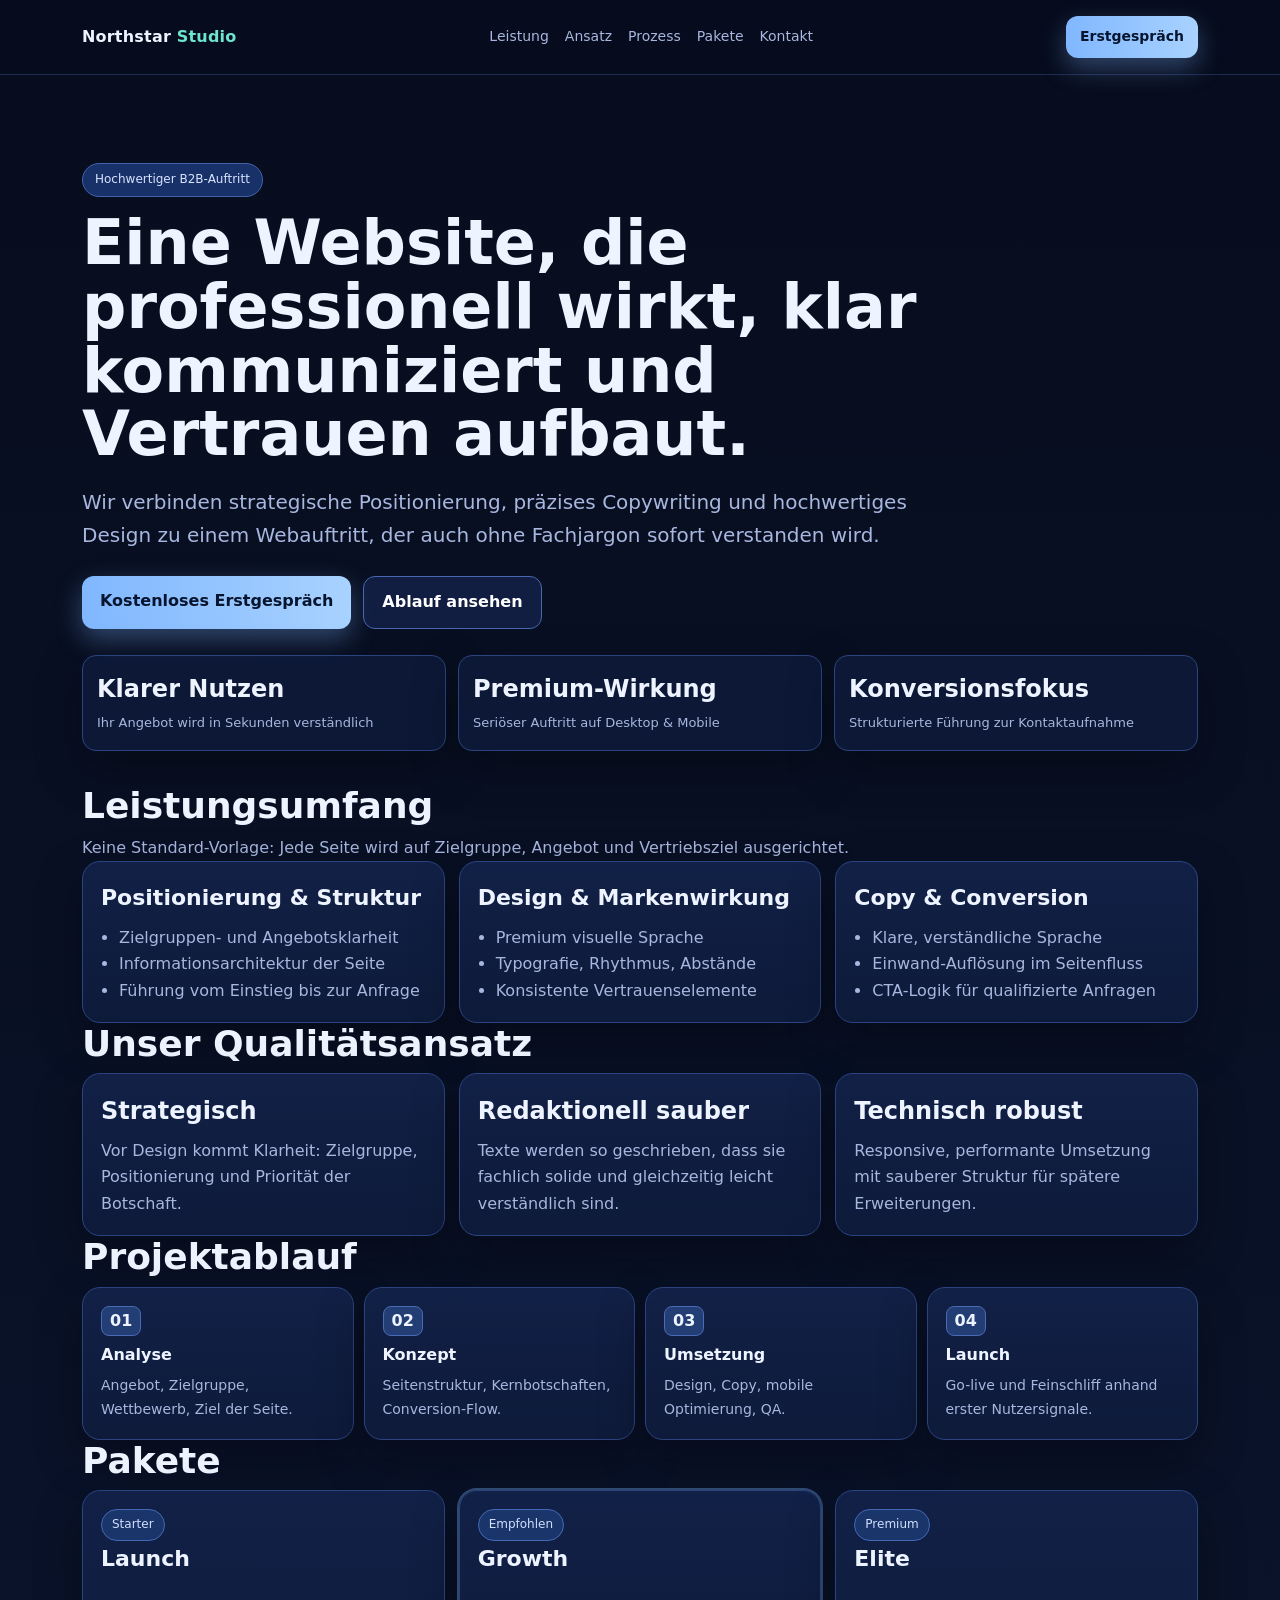
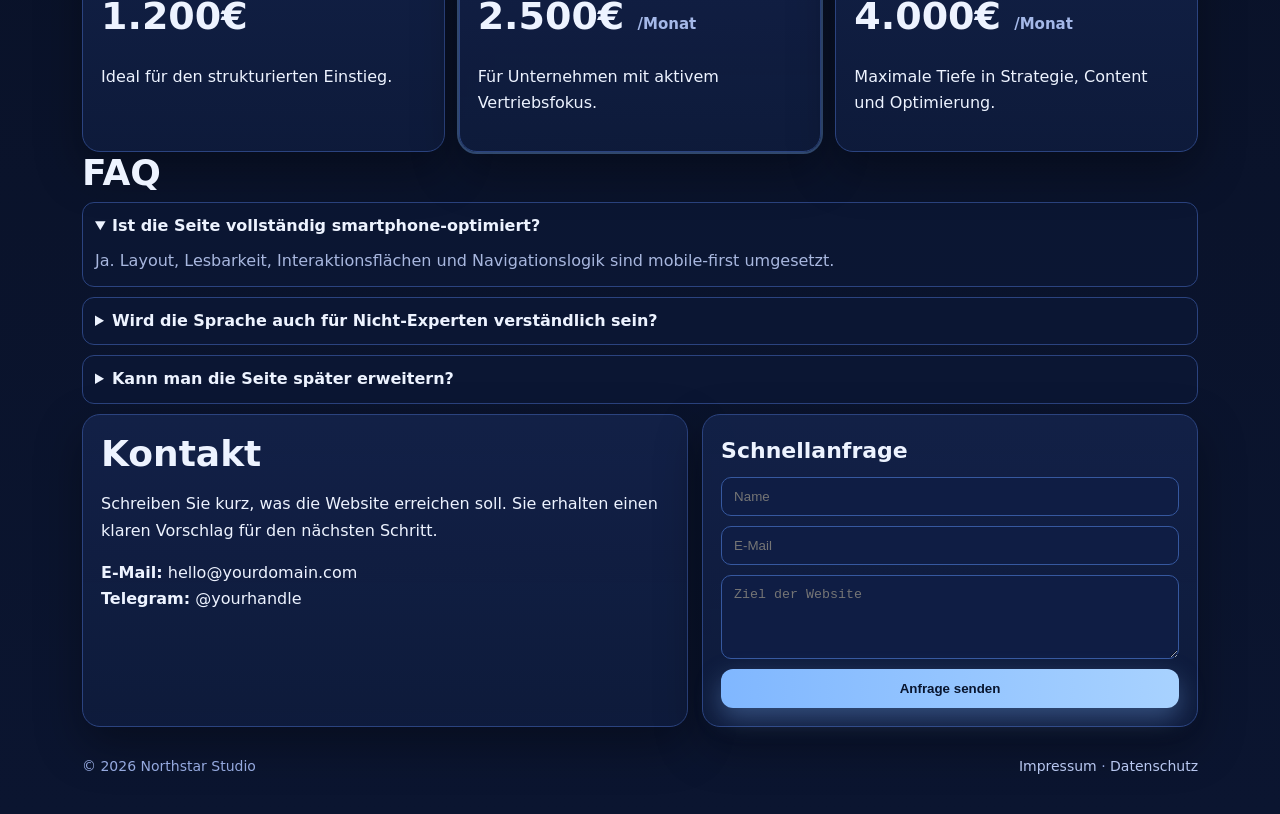
==== commit 843a4363: "Rewrite copy and structure to premium non-generic standard" ====
--- a/index.html
+++ b/index.html
@@ -3,8 +3,8 @@
 <head>
   <meta charset="UTF-8" />
   <meta name="viewport" content="width=device-width, initial-scale=1" />
-  <title>Northstar — Premium B2B Growth Website</title>
-  <meta name="description" content="Premium B2B Website mit klarer Botschaft, starkem Vertrauen und hoher Conversion-Qualität auf Desktop und Smartphone." />
+  <title>Northstar Studio — B2B Website & Content System</title>
+  <meta name="description" content="Wir entwickeln hochwertige B2B-Websites mit klarer Botschaft, starker Vertrauenswirkung und messbarer Conversion-Struktur." />
   <link rel="stylesheet" href="./assets/styles.css" />
 </head>
 <body>
@@ -12,131 +12,115 @@
     <div class="container nav">
       <a class="logo" href="#">Northstar <span>Studio</span></a>
       <nav class="desktop-nav">
-        <a href="#offer">Leistung</a>
-        <a href="#results">Ergebnisse</a>
-        <a href="#process">Prozess</a>
-        <a href="#pricing">Preise</a>
-        <a href="#faq">FAQ</a>
+        <a href="#leistung">Leistung</a>
+        <a href="#ansatz">Ansatz</a>
+        <a href="#prozess">Prozess</a>
+        <a href="#pakete">Pakete</a>
+        <a href="#kontakt">Kontakt</a>
       </nav>
-      <a class="btn btn-sm btn-primary desktop-cta" href="#contact">Termin sichern</a>
+      <a class="btn btn-sm btn-primary desktop-cta" href="#kontakt">Erstgespräch</a>
       <button id="menuBtn" class="menu-btn" aria-label="Menü öffnen">☰</button>
     </div>
     <div id="mobileNav" class="container mobile-nav">
-      <a href="#offer">Leistung</a>
-      <a href="#results">Ergebnisse</a>
-      <a href="#process">Prozess</a>
-      <a href="#pricing">Preise</a>
-      <a href="#faq">FAQ</a>
-      <a class="btn btn-primary" href="#contact">Termin sichern</a>
+      <a href="#leistung">Leistung</a>
+      <a href="#ansatz">Ansatz</a>
+      <a href="#prozess">Prozess</a>
+      <a href="#pakete">Pakete</a>
+      <a href="#kontakt">Kontakt</a>
+      <a class="btn btn-primary" href="#kontakt">Erstgespräch</a>
     </div>
   </header>
 
   <main>
     <section class="hero container reveal">
-      <span class="eyebrow">PREMIUM WEBSITE + KLARE BOTSCHAFT</span>
-      <h1>Deine Website soll nicht nur gut aussehen — sie soll <span>verkaufen.</span></h1>
-      <p class="lead">Wir bauen einen hochwertigen Webauftritt, den jeder sofort versteht. Ergebnis: mehr Vertrauen, bessere Anfragen, professioneller Eindruck auf jedem Gerät.</p>
+      <span class="eyebrow">Hochwertiger B2B-Auftritt</span>
+      <h1>Eine Website, die professionell wirkt, klar kommuniziert und Vertrauen aufbaut.</h1>
+      <p class="lead">Wir verbinden strategische Positionierung, präzises Copywriting und hochwertiges Design zu einem Webauftritt, der auch ohne Fachjargon sofort verstanden wird.</p>
       <div class="hero-actions">
-        <a class="btn btn-primary" href="#contact">Kostenlosen Erstcall buchen</a>
-        <a class="btn btn-ghost" href="#results">Ergebnisse ansehen</a>
+        <a class="btn btn-primary" href="#kontakt">Kostenloses Erstgespräch</a>
+        <a class="btn btn-ghost" href="#prozess">Ablauf ansehen</a>
       </div>
       <div class="hero-metrics">
-        <article><strong>4 Sek.</strong><span>bis Wertversprechen klar</span></article>
-        <article><strong>Mobile-First</strong><span>perfekte Smartphone UX</span></article>
-        <article><strong>High Trust</strong><span>seriöse Premium-Wirkung</span></article>
+        <article><strong>Klarer Nutzen</strong><span>Ihr Angebot wird in Sekunden verständlich</span></article>
+        <article><strong>Premium-Wirkung</strong><span>Seriöser Auftritt auf Desktop & Mobile</span></article>
+        <article><strong>Konversionsfokus</strong><span>Strukturierte Führung zur Kontaktaufnahme</span></article>
       </div>
     </section>
 
-    <section class="trust container reveal">
-      <p>Vertrauensfaktoren</p>
-      <div class="trust-grid">
-        <span>Klare Sprache</span>
-        <span>Saubere Struktur</span>
-        <span>Conversion-Fokus</span>
-        <span>Responsive Design</span>
-        <span>Datenschutz-ready</span>
-        <span>Schnelle Ladezeit</span>
-      </div>
-    </section>
-
-    <section id="offer" class="section container reveal">
+    <section id="leistung" class="section container reveal">
       <div class="section-head">
-        <h2>Was wir für dich bauen</h2>
-        <p>Ein System wie bei großen Webseiten: klare Informationsarchitektur, starke visuelle Hierarchie, präziser Anfrage-Flow.</p>
+        <h2>Leistungsumfang</h2>
+        <p>Keine Standard-Vorlage: Jede Seite wird auf Zielgruppe, Angebot und Vertriebsziel ausgerichtet.</p>
       </div>
       <div class="cards3">
         <article class="card">
-          <h3>Markenwirkung</h3>
+          <h3>Positionierung & Struktur</h3>
           <ul>
-            <li>Premium Designsystem</li>
-            <li>Typografie & Spacing auf Top-Niveau</li>
-            <li>Trust-orientierte UX</li>
+            <li>Zielgruppen- und Angebotsklarheit</li>
+            <li>Informationsarchitektur der Seite</li>
+            <li>Führung vom Einstieg bis zur Anfrage</li>
           </ul>
         </article>
         <article class="card">
-          <h3>Verständlichkeit</h3>
+          <h3>Design & Markenwirkung</h3>
           <ul>
-            <li>Kein Fachjargon</li>
-            <li>Botschaft in 1 Blick klar</li>
-            <li>Einwandauflösung durch Copy</li>
+            <li>Premium visuelle Sprache</li>
+            <li>Typografie, Rhythmus, Abstände</li>
+            <li>Konsistente Vertrauenselemente</li>
           </ul>
         </article>
         <article class="card">
-          <h3>Conversion</h3>
+          <h3>Copy & Conversion</h3>
           <ul>
-            <li>Hero → Proof → CTA Funnel</li>
-            <li>Formulare mit wenig Reibung</li>
-            <li>Mobile optimierte Kontaktstrecke</li>
+            <li>Klare, verständliche Sprache</li>
+            <li>Einwand-Auflösung im Seitenfluss</li>
+            <li>CTA-Logik für qualifizierte Anfragen</li>
           </ul>
         </article>
       </div>
     </section>
 
-    <section id="results" class="section container reveal">
+    <section id="ansatz" class="section container reveal">
       <div class="section-head">
-        <h2>So wirkt die Seite auf Besucher</h2>
+        <h2>Unser Qualitätsansatz</h2>
       </div>
       <div class="results-grid">
-        <article class="result"><strong>Mehr Vertrauen</strong><p>Der erste Eindruck wirkt hochwertig und professionell.</p></article>
-        <article class="result"><strong>Mehr Klarheit</strong><p>Besucher verstehen in Sekunden, was du anbietest.</p></article>
-        <article class="result"><strong>Mehr Anfragen</strong><p>CTA-Führung lenkt Nutzer gezielt zur Kontaktaufnahme.</p></article>
+        <article class="result"><strong>Strategisch</strong><p>Vor Design kommt Klarheit: Zielgruppe, Positionierung und Priorität der Botschaft.</p></article>
+        <article class="result"><strong>Redaktionell sauber</strong><p>Texte werden so geschrieben, dass sie fachlich solide und gleichzeitig leicht verständlich sind.</p></article>
+        <article class="result"><strong>Technisch robust</strong><p>Responsive, performante Umsetzung mit sauberer Struktur für spätere Erweiterungen.</p></article>
       </div>
     </section>
 
-    <section id="process" class="section container reveal">
-      <div class="section-head">
-        <h2>Unser Prozess</h2>
-      </div>
+    <section id="prozess" class="section container reveal">
+      <div class="section-head"><h2>Projektablauf</h2></div>
       <div class="steps">
-        <article><b>01</b><h4>Strategie</h4><p>Zielgruppe, Botschaft, Positionierung.</p></article>
-        <article><b>02</b><h4>Design & Copy</h4><p>Premium Layout + verständliche Texte.</p></article>
-        <article><b>03</b><h4>Launch</h4><p>Mobile QA, Performance, Go-Live.</p></article>
-        <article><b>04</b><h4>Optimierung</h4><p>Feinschliff anhand echter Nutzersignale.</p></article>
+        <article><b>01</b><h4>Analyse</h4><p>Angebot, Zielgruppe, Wettbewerb, Ziel der Seite.</p></article>
+        <article><b>02</b><h4>Konzept</h4><p>Seitenstruktur, Kernbotschaften, Conversion-Flow.</p></article>
+        <article><b>03</b><h4>Umsetzung</h4><p>Design, Copy, mobile Optimierung, QA.</p></article>
+        <article><b>04</b><h4>Launch</h4><p>Go-live und Feinschliff anhand erster Nutzersignale.</p></article>
       </div>
     </section>
 
-    <section id="pricing" class="section container reveal">
-      <div class="section-head">
-        <h2>Pakete</h2>
-      </div>
+    <section id="pakete" class="section container reveal">
+      <div class="section-head"><h2>Pakete</h2></div>
       <div class="cards3 pricing">
         <article class="card">
           <span class="tag">Starter</span>
           <h3>Launch</h3>
           <p class="price">1.200€</p>
-          <p>Für schnellen professionellen Start.</p>
+          <p>Ideal für den strukturierten Einstieg.</p>
         </article>
         <article class="card featured">
-          <span class="tag">Beliebt</span>
+          <span class="tag">Empfohlen</span>
           <h3>Growth</h3>
           <p class="price">2.500€ <small>/Monat</small></p>
-          <p>Für Unternehmen mit aktivem Vertrieb.</p>
+          <p>Für Unternehmen mit aktivem Vertriebsfokus.</p>
         </article>
         <article class="card">
           <span class="tag">Premium</span>
           <h3>Elite</h3>
           <p class="price">4.000€ <small>/Monat</small></p>
-          <p>Maximale Qualität, Tiefe und Skalierung.</p>
+          <p>Maximale Tiefe in Strategie, Content und Optimierung.</p>
         </article>
       </div>
     </section>
@@ -145,25 +129,25 @@
       <div class="section-head"><h2>FAQ</h2></div>
       <div class="accordion">
         <details open>
-          <summary>Ist die Seite wirklich smartphone-optimiert?</summary>
-          <p>Ja. Design, Typografie, Buttons und Navigation sind mobile-first gebaut.</p>
+          <summary>Ist die Seite vollständig smartphone-optimiert?</summary>
+          <p>Ja. Layout, Lesbarkeit, Interaktionsflächen und Navigationslogik sind mobile-first umgesetzt.</p>
         </details>
         <details>
-          <summary>Versteht ein Laie sofort, worum es geht?</summary>
-          <p>Genau dafür schreiben wir: klare Sprache, kein Fachjargon, starke Struktur.</p>
+          <summary>Wird die Sprache auch für Nicht-Experten verständlich sein?</summary>
+          <p>Ja. Wir schreiben bewusst klar und präzise, ohne unnötigen Fachjargon.</p>
         </details>
         <details>
-          <summary>Kann man später erweitern?</summary>
-          <p>Ja, jederzeit um Unterseiten, Case Studies, Formular-Integrationen und Tracking.</p>
+          <summary>Kann man die Seite später erweitern?</summary>
+          <p>Ja. Struktur und Code sind so aufgebaut, dass Unterseiten, Formulare und Tracking sauber ergänzt werden können.</p>
         </details>
       </div>
     </section>
 
-    <section id="contact" class="section container reveal">
+    <section id="kontakt" class="section container reveal">
       <div class="contact-wrap">
         <article class="card">
-          <h2>Jetzt auf Premium-Niveau wechseln</h2>
-          <p>Schick uns „START“ mit 1–2 Sätzen zu deinem Business. Wir senden dir den klaren Fahrplan.</p>
+          <h2>Kontakt</h2>
+          <p>Schreiben Sie kurz, was die Website erreichen soll. Sie erhalten einen klaren Vorschlag für den nächsten Schritt.</p>
           <p><strong>E-Mail:</strong> hello@yourdomain.com<br><strong>Telegram:</strong> @yourhandle</p>
         </article>
         <article class="card">
@@ -171,7 +155,7 @@
           <form class="form" onsubmit="return false">
             <input placeholder="Name" />
             <input placeholder="E-Mail" />
-            <textarea rows="4" placeholder="Was soll die Website für dich erreichen?"></textarea>
+            <textarea rows="4" placeholder="Ziel der Website"></textarea>
             <button class="btn btn-primary">Anfrage senden</button>
           </form>
         </article>
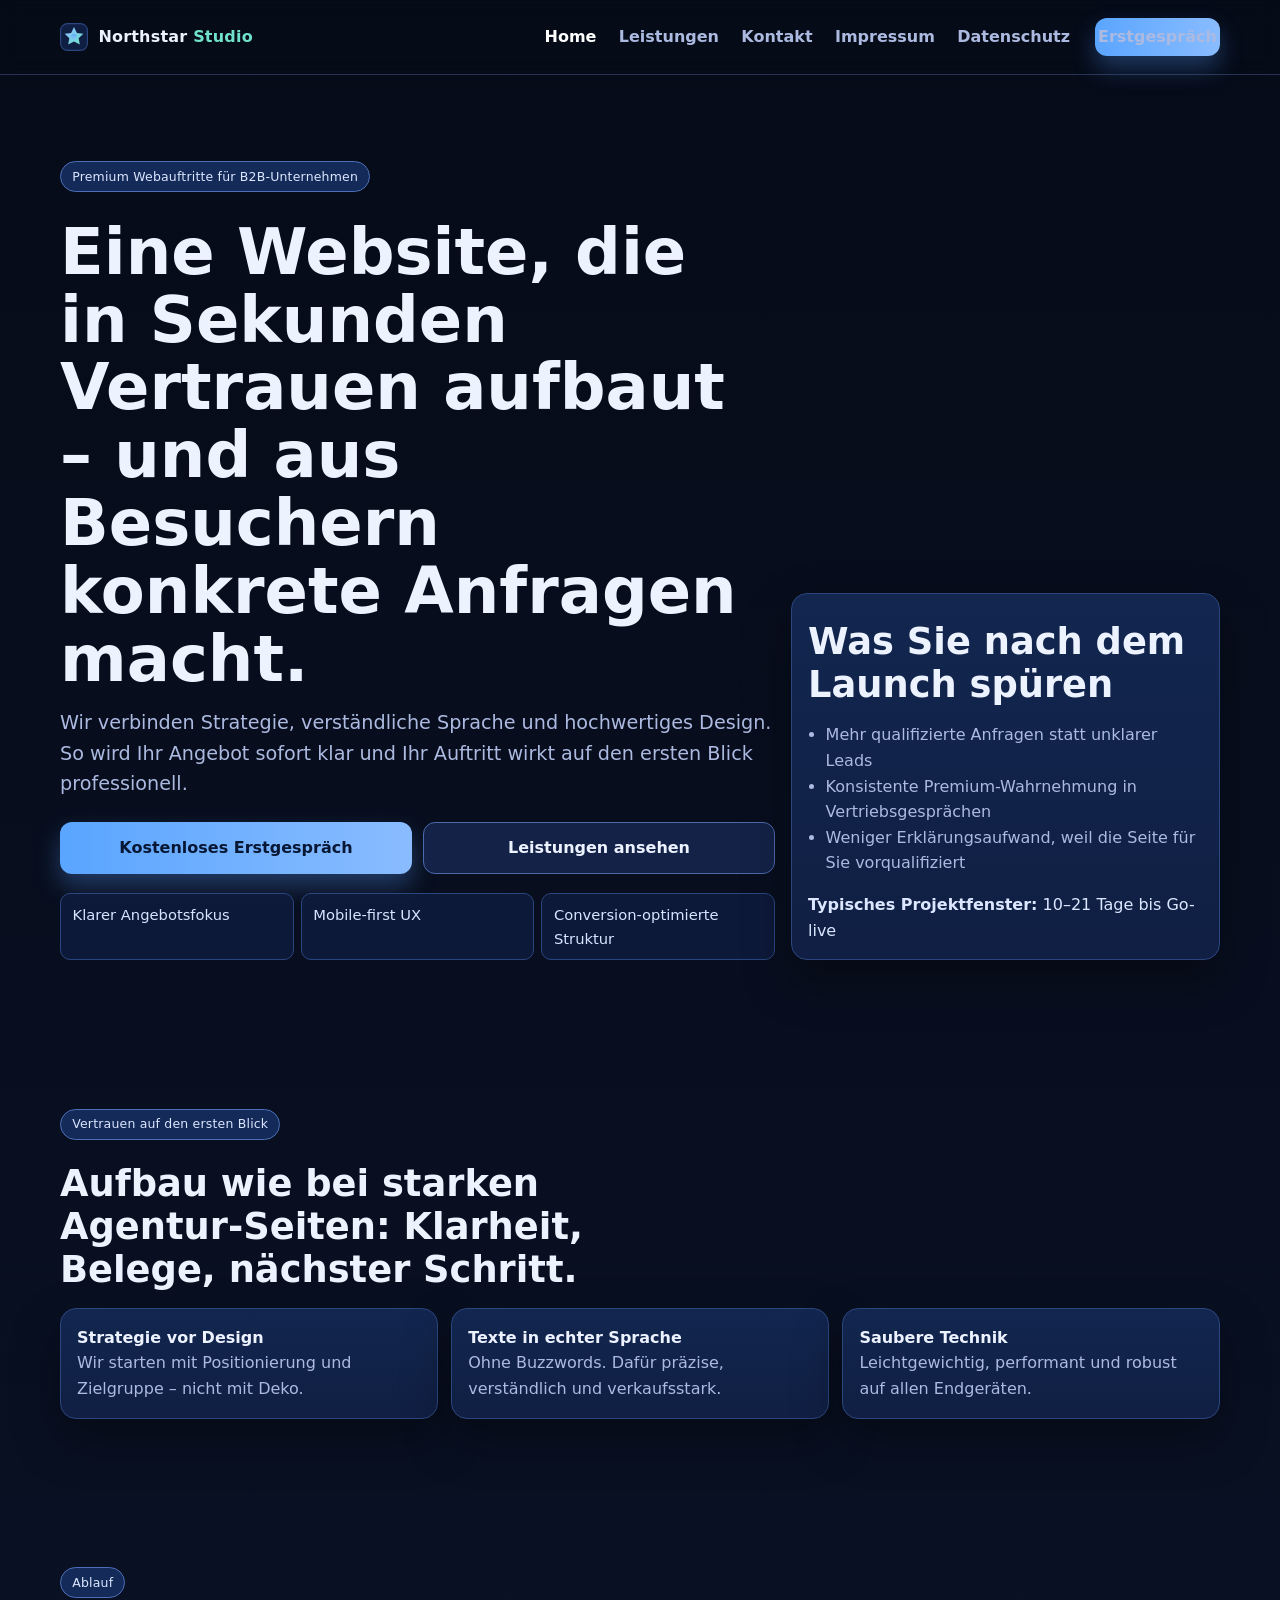
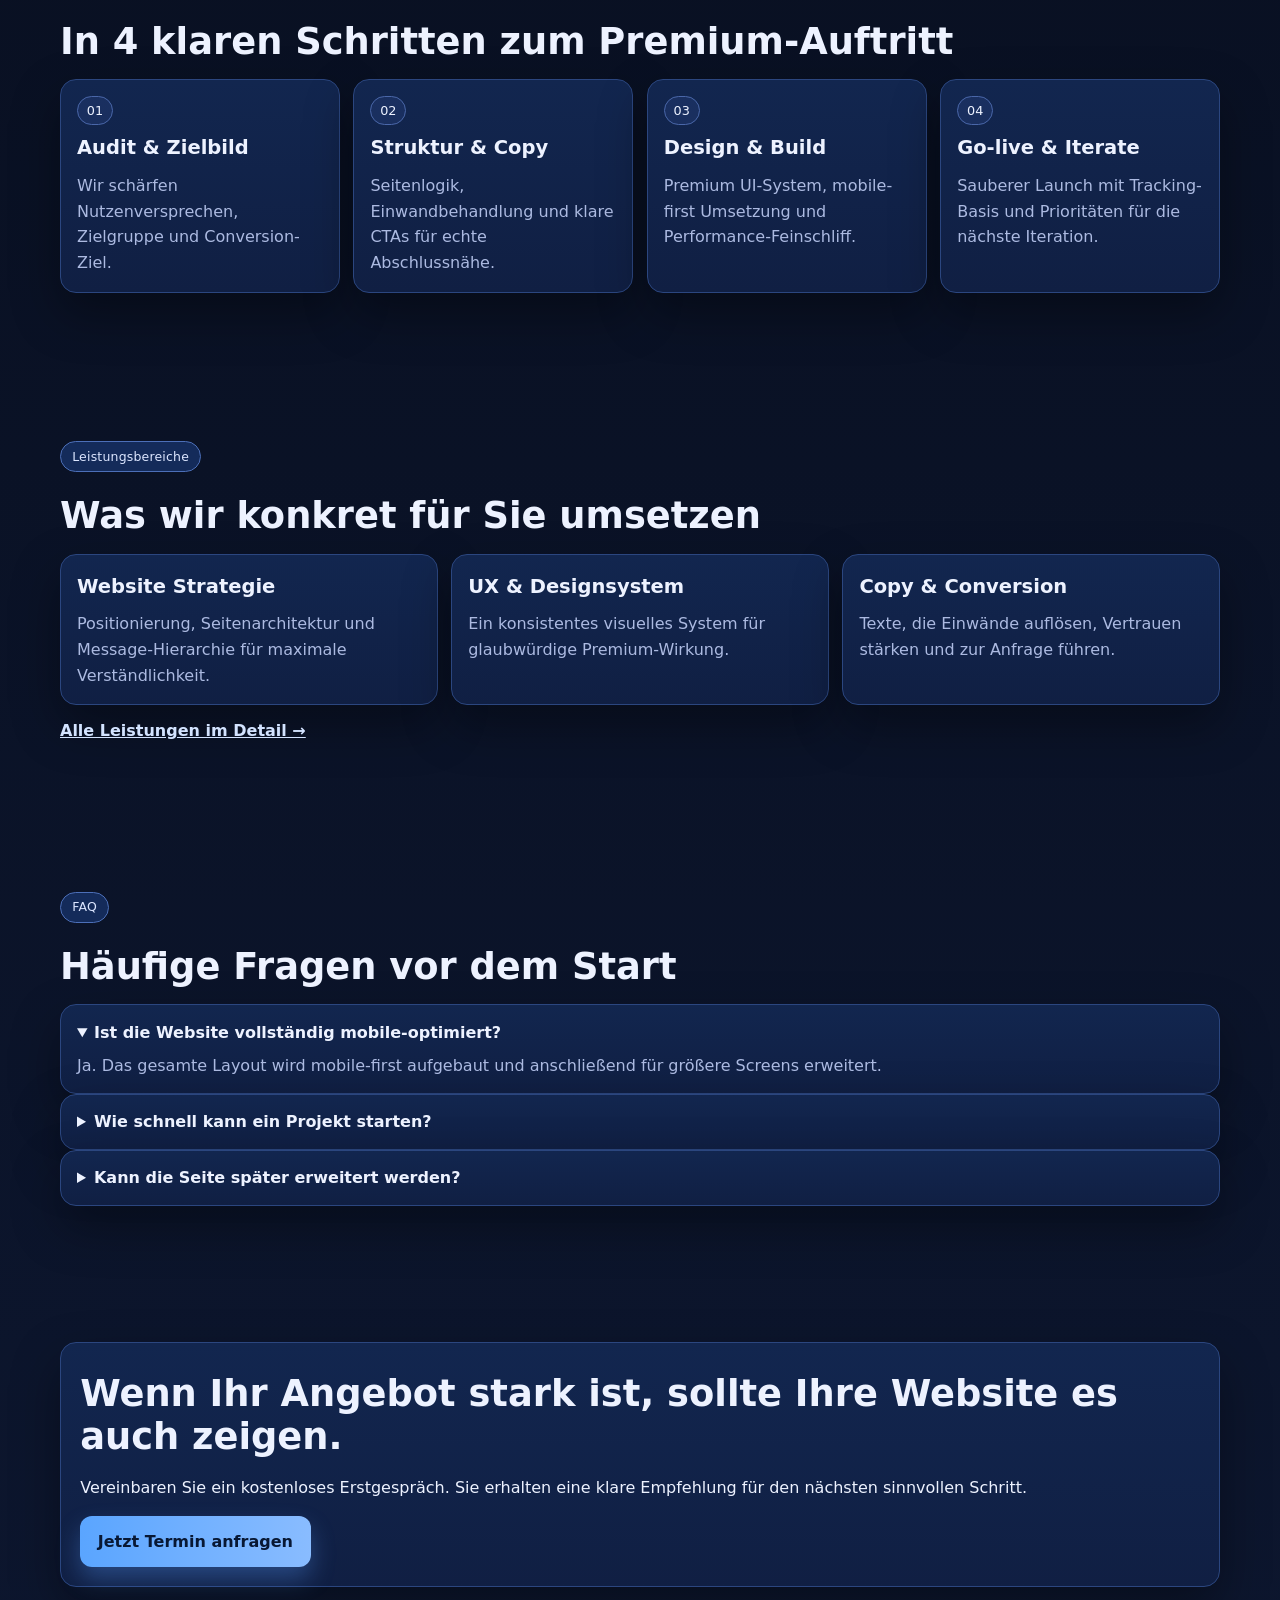
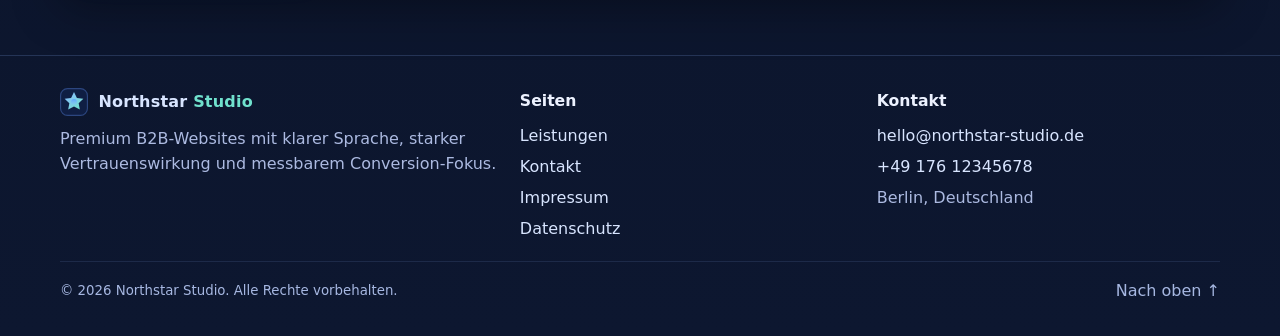
==== commit 8b6c7f92: "feat: premium multi-page website redesign with legal pages" ====
--- a/index.html
+++ b/index.html
@@ -3,171 +3,175 @@
 <head>
   <meta charset="UTF-8" />
   <meta name="viewport" content="width=device-width, initial-scale=1" />
-  <title>Northstar Studio — B2B Website & Content System</title>
-  <meta name="description" content="Wir entwickeln hochwertige B2B-Websites mit klarer Botschaft, starker Vertrauenswirkung und messbarer Conversion-Struktur." />
+  <title>Northstar Studio – Premium B2B-Websites mit klarer Botschaft</title>
+  <meta name="description" content="Northstar Studio erstellt hochwertige B2B-Websites mit klarer Sprache, starker Vertrauenswirkung und messbarer Conversion." />
+  <link rel="icon" href="./assets/brand-mark.svg" type="image/svg+xml" />
   <link rel="stylesheet" href="./assets/styles.css" />
 </head>
 <body>
-  <header class="topbar">
-    <div class="container nav">
-      <a class="logo" href="#">Northstar <span>Studio</span></a>
-      <nav class="desktop-nav">
-        <a href="#leistung">Leistung</a>
-        <a href="#ansatz">Ansatz</a>
-        <a href="#prozess">Prozess</a>
-        <a href="#pakete">Pakete</a>
-        <a href="#kontakt">Kontakt</a>
+  <a class="skip-link" href="#main">Zum Inhalt springen</a>
+
+  <header class="site-header" id="top">
+    <div class="container nav-wrap">
+      <a class="brand" href="./index.html" aria-label="Northstar Studio Startseite">
+        <img src="./assets/brand-mark.svg" alt="" aria-hidden="true" />
+        <span>Northstar <em>Studio</em></span>
+      </a>
+
+      <button class="menu-toggle" id="menuToggle" aria-expanded="false" aria-controls="mainNav" aria-label="Menü öffnen">
+        <span></span><span></span><span></span>
+      </button>
+
+      <nav class="nav" id="mainNav" aria-label="Hauptnavigation">
+        <a href="./index.html" aria-current="page">Home</a>
+        <a href="./leistungen.html">Leistungen</a>
+        <a href="./kontakt.html">Kontakt</a>
+        <a href="./impressum.html">Impressum</a>
+        <a href="./datenschutz.html">Datenschutz</a>
+        <a class="btn btn-primary nav-cta" href="./kontakt.html#formular">Erstgespräch</a>
       </nav>
-      <a class="btn btn-sm btn-primary desktop-cta" href="#kontakt">Erstgespräch</a>
-      <button id="menuBtn" class="menu-btn" aria-label="Menü öffnen">☰</button>
-    </div>
-    <div id="mobileNav" class="container mobile-nav">
-      <a href="#leistung">Leistung</a>
-      <a href="#ansatz">Ansatz</a>
-      <a href="#prozess">Prozess</a>
-      <a href="#pakete">Pakete</a>
-      <a href="#kontakt">Kontakt</a>
-      <a class="btn btn-primary" href="#kontakt">Erstgespräch</a>
     </div>
   </header>
 
-  <main>
-    <section class="hero container reveal">
-      <span class="eyebrow">Hochwertiger B2B-Auftritt</span>
-      <h1>Eine Website, die professionell wirkt, klar kommuniziert und Vertrauen aufbaut.</h1>
-      <p class="lead">Wir verbinden strategische Positionierung, präzises Copywriting und hochwertiges Design zu einem Webauftritt, der auch ohne Fachjargon sofort verstanden wird.</p>
-      <div class="hero-actions">
-        <a class="btn btn-primary" href="#kontakt">Kostenloses Erstgespräch</a>
-        <a class="btn btn-ghost" href="#prozess">Ablauf ansehen</a>
-      </div>
-      <div class="hero-metrics">
-        <article><strong>Klarer Nutzen</strong><span>Ihr Angebot wird in Sekunden verständlich</span></article>
-        <article><strong>Premium-Wirkung</strong><span>Seriöser Auftritt auf Desktop & Mobile</span></article>
-        <article><strong>Konversionsfokus</strong><span>Strukturierte Führung zur Kontaktaufnahme</span></article>
+  <main id="main">
+    <section class="hero section">
+      <div class="container hero-grid">
+        <div>
+          <p class="eyebrow reveal">Premium Webauftritte für B2B-Unternehmen</p>
+          <h1 class="reveal">Eine Website, die in Sekunden Vertrauen aufbaut – und aus Besuchern konkrete Anfragen macht.</h1>
+          <p class="lead reveal">Wir verbinden Strategie, verständliche Sprache und hochwertiges Design. So wird Ihr Angebot sofort klar und Ihr Auftritt wirkt auf den ersten Blick professionell.</p>
+          <div class="hero-actions reveal">
+            <a class="btn btn-primary" href="./kontakt.html#formular">Kostenloses Erstgespräch</a>
+            <a class="btn btn-secondary" href="./leistungen.html">Leistungen ansehen</a>
+          </div>
+          <ul class="hero-badges reveal" aria-label="Kernvorteile">
+            <li>Klarer Angebotsfokus</li>
+            <li>Mobile-first UX</li>
+            <li>Conversion-optimierte Struktur</li>
+          </ul>
+        </div>
+        <aside class="hero-card reveal" aria-label="Schnellergebnis">
+          <h2>Was Sie nach dem Launch spüren</h2>
+          <ul>
+            <li>Mehr qualifizierte Anfragen statt unklarer Leads</li>
+            <li>Konsistente Premium-Wahrnehmung in Vertriebsgesprächen</li>
+            <li>Weniger Erklärungsaufwand, weil die Seite für Sie vorqualifiziert</li>
+          </ul>
+          <p><strong>Typisches Projektfenster:</strong> 10–21 Tage bis Go-live</p>
+        </aside>
       </div>
     </section>
 
-    <section id="leistung" class="section container reveal">
-      <div class="section-head">
-        <h2>Leistungsumfang</h2>
-        <p>Keine Standard-Vorlage: Jede Seite wird auf Zielgruppe, Angebot und Vertriebsziel ausgerichtet.</p>
-      </div>
-      <div class="cards3">
-        <article class="card">
-          <h3>Positionierung & Struktur</h3>
-          <ul>
-            <li>Zielgruppen- und Angebotsklarheit</li>
-            <li>Informationsarchitektur der Seite</li>
-            <li>Führung vom Einstieg bis zur Anfrage</li>
-          </ul>
-        </article>
-        <article class="card">
-          <h3>Design & Markenwirkung</h3>
-          <ul>
-            <li>Premium visuelle Sprache</li>
-            <li>Typografie, Rhythmus, Abstände</li>
-            <li>Konsistente Vertrauenselemente</li>
-          </ul>
-        </article>
-        <article class="card">
-          <h3>Copy & Conversion</h3>
-          <ul>
-            <li>Klare, verständliche Sprache</li>
-            <li>Einwand-Auflösung im Seitenfluss</li>
-            <li>CTA-Logik für qualifizierte Anfragen</li>
-          </ul>
-        </article>
+    <section class="section trust">
+      <div class="container reveal">
+        <p class="section-label">Vertrauen auf den ersten Blick</p>
+        <h2>Aufbau wie bei starken Agentur-Seiten: Klarheit, Belege, nächster Schritt.</h2>
+        <div class="trust-grid">
+          <article><strong>Strategie vor Design</strong><p>Wir starten mit Positionierung und Zielgruppe – nicht mit Deko.</p></article>
+          <article><strong>Texte in echter Sprache</strong><p>Ohne Buzzwords. Dafür präzise, verständlich und verkaufsstark.</p></article>
+          <article><strong>Saubere Technik</strong><p>Leichtgewichtig, performant und robust auf allen Endgeräten.</p></article>
+        </div>
       </div>
     </section>
 
-    <section id="ansatz" class="section container reveal">
-      <div class="section-head">
-        <h2>Unser Qualitätsansatz</h2>
-      </div>
-      <div class="results-grid">
-        <article class="result"><strong>Strategisch</strong><p>Vor Design kommt Klarheit: Zielgruppe, Positionierung und Priorität der Botschaft.</p></article>
-        <article class="result"><strong>Redaktionell sauber</strong><p>Texte werden so geschrieben, dass sie fachlich solide und gleichzeitig leicht verständlich sind.</p></article>
-        <article class="result"><strong>Technisch robust</strong><p>Responsive, performante Umsetzung mit sauberer Struktur für spätere Erweiterungen.</p></article>
+    <section class="section">
+      <div class="container">
+        <p class="section-label reveal">Ablauf</p>
+        <h2 class="reveal">In 4 klaren Schritten zum Premium-Auftritt</h2>
+        <div class="steps">
+          <article class="reveal"><span>01</span><h3>Audit & Zielbild</h3><p>Wir schärfen Nutzenversprechen, Zielgruppe und Conversion-Ziel.</p></article>
+          <article class="reveal"><span>02</span><h3>Struktur & Copy</h3><p>Seitenlogik, Einwandbehandlung und klare CTAs für echte Abschlussnähe.</p></article>
+          <article class="reveal"><span>03</span><h3>Design & Build</h3><p>Premium UI-System, mobile-first Umsetzung und Performance-Feinschliff.</p></article>
+          <article class="reveal"><span>04</span><h3>Go-live & Iterate</h3><p>Sauberer Launch mit Tracking-Basis und Prioritäten für die nächste Iteration.</p></article>
+        </div>
       </div>
     </section>
 
-    <section id="prozess" class="section container reveal">
-      <div class="section-head"><h2>Projektablauf</h2></div>
-      <div class="steps">
-        <article><b>01</b><h4>Analyse</h4><p>Angebot, Zielgruppe, Wettbewerb, Ziel der Seite.</p></article>
-        <article><b>02</b><h4>Konzept</h4><p>Seitenstruktur, Kernbotschaften, Conversion-Flow.</p></article>
-        <article><b>03</b><h4>Umsetzung</h4><p>Design, Copy, mobile Optimierung, QA.</p></article>
-        <article><b>04</b><h4>Launch</h4><p>Go-live und Feinschliff anhand erster Nutzersignale.</p></article>
+    <section class="section offer">
+      <div class="container reveal">
+        <p class="section-label">Leistungsbereiche</p>
+        <h2>Was wir konkret für Sie umsetzen</h2>
+        <div class="cards">
+          <article>
+            <h3>Website Strategie</h3>
+            <p>Positionierung, Seitenarchitektur und Message-Hierarchie für maximale Verständlichkeit.</p>
+          </article>
+          <article>
+            <h3>UX & Designsystem</h3>
+            <p>Ein konsistentes visuelles System für glaubwürdige Premium-Wirkung.</p>
+          </article>
+          <article>
+            <h3>Copy & Conversion</h3>
+            <p>Texte, die Einwände auflösen, Vertrauen stärken und zur Anfrage führen.</p>
+          </article>
+        </div>
+        <a class="text-link" href="./leistungen.html">Alle Leistungen im Detail →</a>
       </div>
     </section>
 
-    <section id="pakete" class="section container reveal">
-      <div class="section-head"><h2>Pakete</h2></div>
-      <div class="cards3 pricing">
-        <article class="card">
-          <span class="tag">Starter</span>
-          <h3>Launch</h3>
-          <p class="price">1.200€</p>
-          <p>Ideal für den strukturierten Einstieg.</p>
-        </article>
-        <article class="card featured">
-          <span class="tag">Empfohlen</span>
-          <h3>Growth</h3>
-          <p class="price">2.500€ <small>/Monat</small></p>
-          <p>Für Unternehmen mit aktivem Vertriebsfokus.</p>
-        </article>
-        <article class="card">
-          <span class="tag">Premium</span>
-          <h3>Elite</h3>
-          <p class="price">4.000€ <small>/Monat</small></p>
-          <p>Maximale Tiefe in Strategie, Content und Optimierung.</p>
-        </article>
+    <section class="section faq">
+      <div class="container">
+        <p class="section-label reveal">FAQ</p>
+        <h2 class="reveal">Häufige Fragen vor dem Start</h2>
+        <div class="faq-list">
+          <details class="reveal" open>
+            <summary>Ist die Website vollständig mobile-optimiert?</summary>
+            <p>Ja. Das gesamte Layout wird mobile-first aufgebaut und anschließend für größere Screens erweitert.</p>
+          </details>
+          <details class="reveal">
+            <summary>Wie schnell kann ein Projekt starten?</summary>
+            <p>In der Regel innerhalb weniger Tage nach Erstgespräch und Briefing-Freigabe.</p>
+          </details>
+          <details class="reveal">
+            <summary>Kann die Seite später erweitert werden?</summary>
+            <p>Ja. Struktur, Komponenten und Code sind auf Skalierbarkeit ausgelegt.</p>
+          </details>
+        </div>
       </div>
     </section>
 
-    <section id="faq" class="section container reveal">
-      <div class="section-head"><h2>FAQ</h2></div>
-      <div class="accordion">
-        <details open>
-          <summary>Ist die Seite vollständig smartphone-optimiert?</summary>
-          <p>Ja. Layout, Lesbarkeit, Interaktionsflächen und Navigationslogik sind mobile-first umgesetzt.</p>
-        </details>
-        <details>
-          <summary>Wird die Sprache auch für Nicht-Experten verständlich sein?</summary>
-          <p>Ja. Wir schreiben bewusst klar und präzise, ohne unnötigen Fachjargon.</p>
-        </details>
-        <details>
-          <summary>Kann man die Seite später erweitern?</summary>
-          <p>Ja. Struktur und Code sind so aufgebaut, dass Unterseiten, Formulare und Tracking sauber ergänzt werden können.</p>
-        </details>
-      </div>
-    </section>
-
-    <section id="kontakt" class="section container reveal">
-      <div class="contact-wrap">
-        <article class="card">
-          <h2>Kontakt</h2>
-          <p>Schreiben Sie kurz, was die Website erreichen soll. Sie erhalten einen klaren Vorschlag für den nächsten Schritt.</p>
-          <p><strong>E-Mail:</strong> hello@yourdomain.com<br><strong>Telegram:</strong> @yourhandle</p>
-        </article>
-        <article class="card">
-          <h3>Schnellanfrage</h3>
-          <form class="form" onsubmit="return false">
-            <input placeholder="Name" />
-            <input placeholder="E-Mail" />
-            <textarea rows="4" placeholder="Ziel der Website"></textarea>
-            <button class="btn btn-primary">Anfrage senden</button>
-          </form>
-        </article>
+    <section class="section cta" id="kontakt-cta">
+      <div class="container reveal">
+        <h2>Wenn Ihr Angebot stark ist, sollte Ihre Website es auch zeigen.</h2>
+        <p>Vereinbaren Sie ein kostenloses Erstgespräch. Sie erhalten eine klare Empfehlung für den nächsten sinnvollen Schritt.</p>
+        <a class="btn btn-primary" href="./kontakt.html#formular">Jetzt Termin anfragen</a>
       </div>
     </section>
   </main>
 
-  <footer class="container footer">
-    <span>© 2026 Northstar Studio</span>
-    <span><a href="#">Impressum</a> · <a href="#">Datenschutz</a></span>
+  <footer class="site-footer">
+    <div class="container footer-grid">
+      <div>
+        <a class="brand brand-footer" href="./index.html">
+          <img src="./assets/brand-mark.svg" alt="" aria-hidden="true" />
+          <span>Northstar <em>Studio</em></span>
+        </a>
+        <p>Premium B2B-Websites mit klarer Sprache, starker Vertrauenswirkung und messbarem Conversion-Fokus.</p>
+      </div>
+      <div>
+        <h3>Seiten</h3>
+        <ul>
+          <li><a href="./leistungen.html">Leistungen</a></li>
+          <li><a href="./kontakt.html">Kontakt</a></li>
+          <li><a href="./impressum.html">Impressum</a></li>
+          <li><a href="./datenschutz.html">Datenschutz</a></li>
+        </ul>
+      </div>
+      <div>
+        <h3>Kontakt</h3>
+        <ul>
+          <li><a href="mailto:hello@northstar-studio.de">hello@northstar-studio.de</a></li>
+          <li><a href="tel:+4917612345678">+49 176 12345678</a></li>
+          <li>Berlin, Deutschland</li>
+        </ul>
+      </div>
+    </div>
+    <div class="container footer-bottom">
+      <small>© 2026 Northstar Studio. Alle Rechte vorbehalten.</small>
+      <a href="#top">Nach oben ↑</a>
+    </div>
   </footer>
 
-  <script src="./assets/app.js"></script>
+  <script src="./assets/app.js" defer></script>
 </body>
 </html>
--- a/assets/styles.css
+++ b/assets/styles.css
@@ -1,41 +1,330 @@
-:root{
-  --bg:#070d1d; --bg2:#0b1530; --card:#101d42; --line:#2b437f; --text:#edf3ff; --muted:#a8b7df;
-  --primary:#80b7ff; --mint:#6de5cd; --max:1160px; --r:18px;
-  --shadow:0 18px 46px rgba(0,0,0,.34);
-}
-*{box-sizing:border-box}html,body{margin:0;padding:0;scroll-behavior:smooth}
-body{font-family:Inter,system-ui,-apple-system,Segoe UI,Roboto,Arial,sans-serif;color:var(--text);background:radial-gradient(1200px 620px at -15% -15%,#18326c 0%,transparent 58%),radial-gradient(950px 520px at 120% -12%,#125a72 0%,transparent 62%),linear-gradient(180deg,var(--bg),var(--bg2));line-height:1.65}
-.container{max-width:var(--max);margin:0 auto;padding:0 22px}
-.topbar{position:sticky;top:0;z-index:80;background:rgba(7,13,29,.76);backdrop-filter:blur(10px);border-bottom:1px solid rgba(58,86,150,.42)}
-.nav{height:74px;display:flex;align-items:center;justify-content:space-between}
-.logo{text-decoration:none;color:var(--text);font-weight:900;letter-spacing:.2px}.logo span{color:var(--mint)}
-.desktop-nav{display:flex;gap:16px}.desktop-nav a,.mobile-nav a{font-size:14px;color:var(--muted);text-decoration:none}.desktop-nav a:hover,.mobile-nav a:hover{color:#fff}
-.menu-btn{display:none;border:1px solid #4665ac;background:#183268;color:#dee8ff;border-radius:10px;padding:8px 11px;font-weight:800}
-.mobile-nav{display:none;flex-direction:column;gap:10px;padding:0 0 14px}
-.btn{display:inline-block;border:none;text-decoration:none;padding:12px 18px;border-radius:12px;font-weight:800;cursor:pointer}
-.btn-sm{padding:9px 14px;font-size:14px}
-.btn-primary{background:linear-gradient(90deg,var(--primary),#a8d2ff);color:#08152f;box-shadow:0 10px 26px rgba(128,183,255,.34)}
-.btn-ghost{border:1px solid #4868b2;background:rgba(21,36,77,.74);color:#fff}
-.hero{padding:88px 22px 34px}
-.eyebrow{display:inline-block;font-size:12px;border:1px solid #4162ad;background:#193169;color:#d8e3ff;padding:6px 12px;border-radius:999px}
-h1{font-size:clamp(34px,5.8vw,62px);line-height:1.03;margin:14px 0 12px;max-width:980px}h1 span{background:linear-gradient(90deg,var(--primary),var(--mint));-webkit-background-clip:text;background-clip:text;color:transparent}
-.lead{font-size:20px;max-width:860px;color:var(--muted)}
-.hero-actions{display:flex;gap:12px;flex-wrap:wrap;margin-top:24px}
-.hero-metrics{display:grid;grid-template-columns:repeat(3,minmax(0,1fr));gap:12px;margin-top:26px}
-.hero-metrics article{padding:14px;border:1px solid var(--line);border-radius:14px;background:rgba(14,27,61,.74);box-shadow:var(--shadow)}
-.hero-metrics strong{display:block;font-size:24px}.hero-metrics span{font-size:13px;color:var(--muted)}
-section{padding:34px 0}.section-head h2{margin:0 0 8px}.section-head p{margin:0;color:var(--muted);max-width:820px}
-h2{font-size:36px;line-height:1.18;margin:0 0 12px}
-.trust p{margin:0 0 10px;color:var(--muted)}.trust-grid{display:grid;grid-template-columns:repeat(6,minmax(0,1fr));gap:10px}.trust-grid span{font-size:13px;text-align:center;padding:10px;border:1px solid var(--line);border-radius:10px;background:rgba(12,24,56,.62);color:#cfdcff}
-.cards3{display:grid;grid-template-columns:repeat(3,minmax(0,1fr));gap:14px}
-.card,.result,.steps article,.contact-wrap .card{background:linear-gradient(180deg,rgba(18,33,72,.95),rgba(14,27,60,.9));border:1px solid var(--line);border-radius:var(--r);padding:18px;box-shadow:var(--shadow)}
-.card h3{margin:0 0 8px;font-size:22px}.card ul{margin:8px 0 0;padding-left:18px;color:var(--muted)}
-.results-grid{display:grid;grid-template-columns:repeat(3,minmax(0,1fr));gap:14px}.result strong{font-size:24px;display:block}.result p{margin:6px 0 0;color:var(--muted)}
-.steps{display:grid;grid-template-columns:repeat(4,minmax(0,1fr));gap:10px}.steps b{display:inline-block;background:#233d75;border:1px solid #4a6ab5;border-radius:8px;padding:1px 8px;margin-bottom:6px}.steps h4{margin:0 0 6px}.steps p{margin:0;color:var(--muted);font-size:14px}
-.pricing .tag{display:inline-block;font-size:12px;padding:5px 10px;border:1px solid #4468b5;border-radius:999px;background:#1a356a;color:#d4dfff}.pricing .price{font-size:38px;font-weight:900;margin:4px 0}.pricing .price small{font-size:15px;color:#a4b8e8}.featured{outline:2px solid rgba(125,180,255,.35)}
-.accordion details{border:1px solid var(--line);border-radius:12px;background:rgba(12,24,55,.64);padding:10px 12px;margin-bottom:10px}.accordion summary{cursor:pointer;font-weight:700}.accordion p{margin:8px 0 2px;color:var(--muted)}
-.contact-wrap{display:grid;grid-template-columns:1.1fr .9fr;gap:14px}.form{display:grid;gap:10px}.form input,.form textarea{width:100%;padding:11px 12px;border-radius:10px;border:1px solid #36589f;background:#0f1d44;color:#edf3ff}
-.footer{padding:28px 22px 36px;color:#95a9df;font-size:14px;display:flex;justify-content:space-between;gap:10px;flex-wrap:wrap}.footer a{color:#b8c7f0;text-decoration:none}
-.reveal{opacity:0;transform:translateY(12px);transition:.55s opacity,.55s transform}.reveal.show{opacity:1;transform:none}
-@media (max-width:1040px){.hero-metrics,.cards3,.results-grid{grid-template-columns:1fr 1fr}.trust-grid{grid-template-columns:repeat(3,minmax(0,1fr))}.steps{grid-template-columns:1fr 1fr}.contact-wrap{grid-template-columns:1fr}}
-@media (max-width:760px){.container{padding:0 16px}.desktop-nav,.desktop-cta{display:none}.menu-btn{display:inline-block}.mobile-nav.show{display:flex}.lead{font-size:17px}.hero-actions .btn{width:100%;text-align:center}h2{font-size:30px}.hero-metrics,.cards3,.results-grid,.steps,.trust-grid{grid-template-columns:1fr}}
+:root {
+  --bg: #060b18;
+  --bg-soft: #0d1730;
+  --surface: #101f43;
+  --surface-2: #12264f;
+  --line: #2b467f;
+  --text: #edf2ff;
+  --muted: #acbae1;
+  --primary: #89bcff;
+  --primary-strong: #5aa5ff;
+  --accent: #70e1cd;
+  --danger: #ff7979;
+  --radius: 16px;
+  --radius-sm: 10px;
+  --shadow: 0 20px 48px rgba(0, 0, 0, 0.35);
+  --container: 1160px;
+}
+
+* { box-sizing: border-box; }
+html { scroll-behavior: smooth; }
+body {
+  margin: 0;
+  color: var(--text);
+  background:
+    radial-gradient(1200px 700px at -10% -15%, #1b346a 0%, transparent 55%),
+    radial-gradient(1000px 700px at 110% -15%, #0e5f74 0%, transparent 60%),
+    linear-gradient(180deg, var(--bg) 0%, var(--bg-soft) 100%);
+  font-family: Inter, ui-sans-serif, system-ui, -apple-system, Segoe UI, Roboto, Arial, sans-serif;
+  line-height: 1.6;
+  text-rendering: optimizeLegibility;
+}
+
+img { max-width: 100%; display: block; }
+a { color: var(--text); }
+a:focus-visible,
+button:focus-visible,
+input:focus-visible,
+textarea:focus-visible,
+details:focus-visible,
+summary:focus-visible {
+  outline: 2px solid var(--accent);
+  outline-offset: 2px;
+}
+
+.container { width: min(var(--container), 100% - 2rem); margin-inline: auto; }
+.section { padding: 4.25rem 0; }
+
+.skip-link {
+  position: absolute;
+  top: -80px;
+  left: 1rem;
+  background: #fff;
+  color: #111;
+  padding: 0.6rem 0.9rem;
+  border-radius: 8px;
+  z-index: 9999;
+}
+.skip-link:focus { top: 1rem; }
+
+.site-header {
+  position: sticky;
+  top: 0;
+  z-index: 100;
+  background: rgba(6, 11, 24, 0.82);
+  backdrop-filter: blur(10px);
+  border-bottom: 1px solid rgba(125, 159, 227, 0.28);
+}
+
+.nav-wrap {
+  min-height: 74px;
+  display: flex;
+  align-items: center;
+  justify-content: space-between;
+  gap: 1rem;
+}
+
+.brand {
+  display: inline-flex;
+  align-items: center;
+  gap: 0.65rem;
+  font-weight: 800;
+  text-decoration: none;
+  letter-spacing: 0.2px;
+}
+.brand img { width: 28px; height: 28px; }
+.brand em { color: var(--accent); font-style: normal; }
+
+.menu-toggle {
+  appearance: none;
+  border: 1px solid #4f6eb2;
+  background: rgba(24, 50, 104, 0.9);
+  color: #fff;
+  width: 44px;
+  height: 40px;
+  border-radius: 10px;
+  display: inline-flex;
+  flex-direction: column;
+  justify-content: center;
+  gap: 4px;
+  padding: 0 10px;
+}
+.menu-toggle span { display: block; height: 2px; background: #e6eeff; border-radius: 2px; }
+
+.nav {
+  position: absolute;
+  left: 0;
+  right: 0;
+  top: 74px;
+  background: rgba(8, 15, 32, 0.98);
+  border-bottom: 1px solid rgba(125, 159, 227, 0.2);
+  display: none;
+  flex-direction: column;
+  padding: 0.9rem 1rem 1.2rem;
+  gap: 0.65rem;
+}
+.nav.open { display: flex; }
+.nav > a {
+  color: var(--muted);
+  text-decoration: none;
+  font-weight: 550;
+  padding: 0.4rem 0.2rem;
+}
+.nav > a:hover, .nav > a[aria-current="page"] { color: #fff; }
+
+.btn {
+  display: inline-flex;
+  align-items: center;
+  justify-content: center;
+  text-decoration: none;
+  border: 0;
+  cursor: pointer;
+  font-weight: 700;
+  border-radius: 12px;
+  padding: 0.78rem 1.1rem;
+}
+.btn-primary {
+  color: #081834;
+  background: linear-gradient(90deg, var(--primary-strong), var(--primary));
+  box-shadow: 0 12px 24px rgba(87, 157, 255, 0.32);
+}
+.btn-secondary {
+  border: 1px solid #4b69ac;
+  background: rgba(23, 38, 80, 0.85);
+}
+.nav-cta { margin-top: 0.4rem; }
+
+.eyebrow,
+.section-label {
+  display: inline-block;
+  border: 1px solid #4c6fb8;
+  border-radius: 999px;
+  background: rgba(22, 46, 96, 0.9);
+  color: #dce6ff;
+  padding: 0.28rem 0.7rem;
+  font-size: 0.78rem;
+  letter-spacing: 0.2px;
+}
+
+h1 {
+  margin: 0.9rem 0 0.9rem;
+  line-height: 1.06;
+  font-size: clamp(2.0rem, 7vw, 4rem);
+}
+h2 { margin: 0.6rem 0 1rem; line-height: 1.18; font-size: clamp(1.6rem, 4.5vw, 2.3rem); }
+h3 { margin: 0 0 0.6rem; font-size: 1.22rem; }
+.lead { margin: 0; max-width: 70ch; color: var(--muted); font-size: clamp(1rem, 2.6vw, 1.2rem); }
+
+.hero { padding-top: 4.6rem; }
+.hero-grid { display: grid; gap: 1rem; }
+.hero-actions { display: flex; flex-wrap: wrap; gap: 0.7rem; margin-top: 1.35rem; }
+.hero-actions .btn { flex: 1 1 220px; }
+.hero-badges {
+  list-style: none;
+  margin: 1.2rem 0 0;
+  padding: 0;
+  display: grid;
+  grid-template-columns: 1fr;
+  gap: 0.45rem;
+}
+.hero-badges li {
+  background: rgba(14, 27, 60, 0.9);
+  border: 1px solid var(--line);
+  border-radius: 10px;
+  padding: 0.55rem 0.72rem;
+  color: #d8e5ff;
+  font-size: 0.92rem;
+}
+
+.hero-card,
+.trust-grid article,
+.steps article,
+.cards article,
+.legal,
+.contact-layout article,
+.faq-list details,
+.cta .container {
+  background: linear-gradient(180deg, var(--surface-2), var(--surface));
+  border: 1px solid var(--line);
+  border-radius: var(--radius);
+  box-shadow: var(--shadow);
+}
+.hero-card { padding: 1rem; }
+.hero-card ul { margin: 0.8rem 0 1rem; padding-left: 1.1rem; color: var(--muted); }
+.hero-card p { margin: 0; color: #dce6ff; }
+
+.trust h2 { max-width: 24ch; }
+.trust-grid,
+.steps,
+.cards,
+.contact-layout,
+.footer-grid {
+  display: grid;
+  gap: 0.85rem;
+}
+.trust-grid article,
+.steps article,
+.cards article,
+.contact-layout article,
+.legal {
+  padding: 1rem;
+}
+.trust-grid p,
+.steps p,
+.cards p,
+.faq-list p,
+.legal p,
+.legal li,
+.footer-grid p,
+.footer-grid li {
+  color: var(--muted);
+  margin: 0;
+}
+.steps span {
+  display: inline-block;
+  margin-bottom: 0.45rem;
+  border: 1px solid #4a67a9;
+  border-radius: 999px;
+  font-size: 0.8rem;
+  padding: 0.2rem 0.55rem;
+  background: rgba(28, 50, 100, 0.8);
+}
+
+.faq-list details { padding: 0.9rem 1rem; }
+.faq-list summary { cursor: pointer; font-weight: 650; }
+.faq-list p { margin-top: 0.45rem; }
+
+.text-link { display: inline-block; margin-top: 0.8rem; color: #d3e3ff; font-weight: 600; }
+
+.cta .container { padding: 1.2rem; text-align: left; }
+
+.inner-page .page-head { padding-top: 3.8rem; }
+.cards-two { grid-template-columns: 1fr; }
+.cards ul { margin: 0; padding-left: 1.1rem; color: var(--muted); }
+
+.contact-layout .form {
+  display: grid;
+  gap: 0.72rem;
+}
+.form label { display: grid; gap: 0.35rem; font-weight: 600; font-size: 0.95rem; }
+.form input,
+.form textarea {
+  width: 100%;
+  border: 1px solid #3a5799;
+  border-radius: var(--radius-sm);
+  background: #0d1a3a;
+  color: var(--text);
+  font: inherit;
+  padding: 0.68rem 0.75rem;
+}
+.form textarea { resize: vertical; min-height: 130px; }
+.form-hint { font-size: 0.85rem; color: var(--muted); }
+.list-clean { margin: 0; padding-left: 0; list-style: none; display: grid; gap: 0.6rem; }
+
+.legal h2 { margin-top: 1.25rem; font-size: 1.12rem; }
+.legal h2:first-of-type { margin-top: 0; }
+.legal ul { margin: 0.45rem 0 0; padding-left: 1.1rem; }
+
+.site-footer {
+  border-top: 1px solid rgba(125, 159, 227, 0.22);
+  padding-top: 2rem;
+  padding-bottom: 2rem;
+}
+.brand-footer { margin-bottom: 0.6rem; }
+.footer-grid h3 { margin: 0 0 0.6rem; font-size: 0.98rem; }
+.footer-grid ul { margin: 0; padding: 0; list-style: none; display: grid; gap: 0.35rem; }
+.footer-grid a { color: #d8e5ff; text-decoration: none; }
+.footer-grid a:hover { text-decoration: underline; }
+.footer-bottom {
+  margin-top: 1.2rem;
+  padding-top: 1rem;
+  border-top: 1px solid rgba(125, 159, 227, 0.14);
+  display: flex;
+  justify-content: space-between;
+  align-items: center;
+  gap: 0.7rem;
+  flex-wrap: wrap;
+}
+.footer-bottom small,
+.footer-bottom a { color: #a6b7e1; text-decoration: none; }
+
+.reveal { opacity: 0; transform: translateY(10px); transition: opacity 0.45s ease, transform 0.45s ease; }
+.reveal.visible { opacity: 1; transform: none; }
+
+@media (min-width: 860px) {
+  .menu-toggle { display: none; }
+  .nav {
+    position: static;
+    display: inline-flex;
+    flex-direction: row;
+    border: 0;
+    background: transparent;
+    padding: 0;
+    align-items: center;
+    gap: 1rem;
+  }
+  .nav-cta { margin-top: 0; margin-left: 0.35rem; }
+  .hero-grid { grid-template-columns: 1.25fr 0.75fr; align-items: end; gap: 1rem; }
+  .hero-badges { grid-template-columns: repeat(3, minmax(0, 1fr)); }
+  .trust-grid { grid-template-columns: repeat(3, minmax(0, 1fr)); }
+  .steps { grid-template-columns: repeat(4, minmax(0, 1fr)); }
+  .cards { grid-template-columns: repeat(3, minmax(0, 1fr)); }
+  .cards-two { grid-template-columns: repeat(2, minmax(0, 1fr)); }
+  .contact-layout { grid-template-columns: 0.9fr 1.1fr; }
+  .footer-grid { grid-template-columns: 1.3fr 1fr 1fr; }
+}
+
+@media (prefers-reduced-motion: reduce) {
+  * { scroll-behavior: auto; }
+  .reveal { transition: none; opacity: 1; transform: none; }
+}
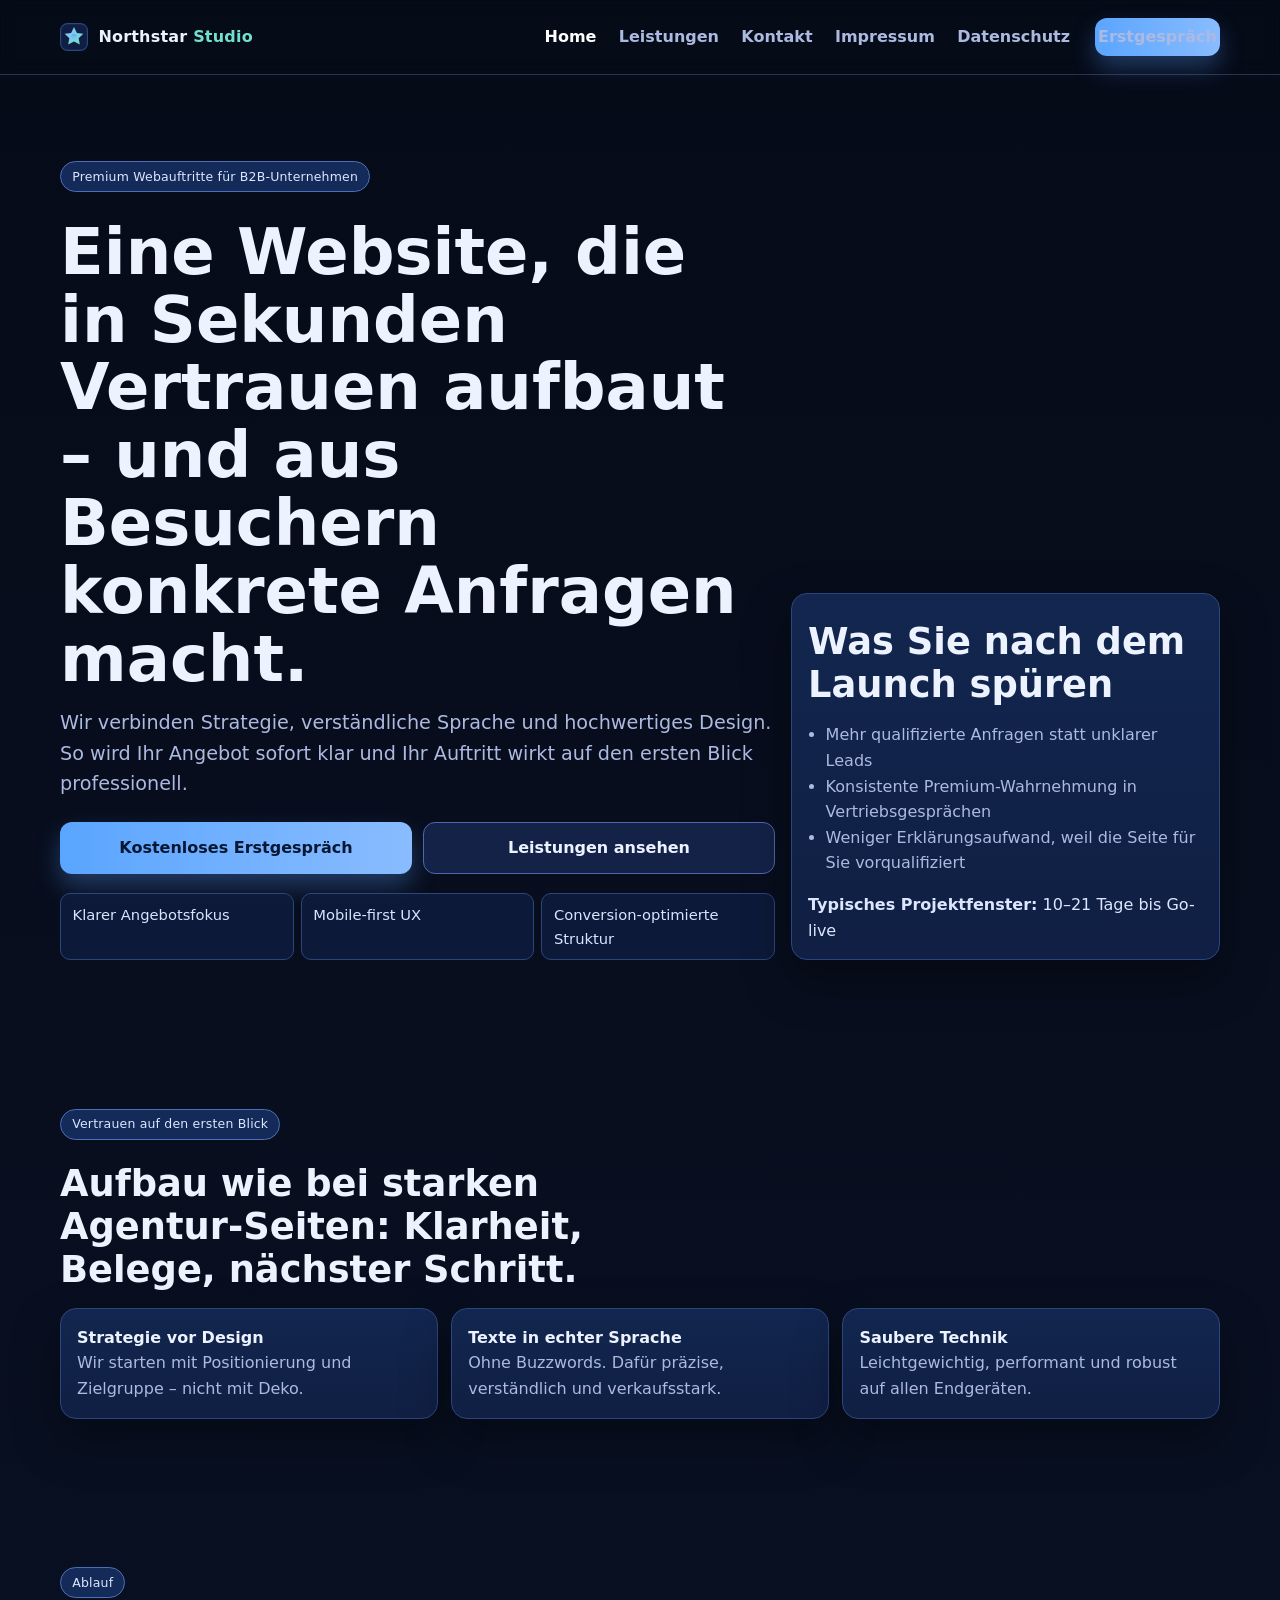
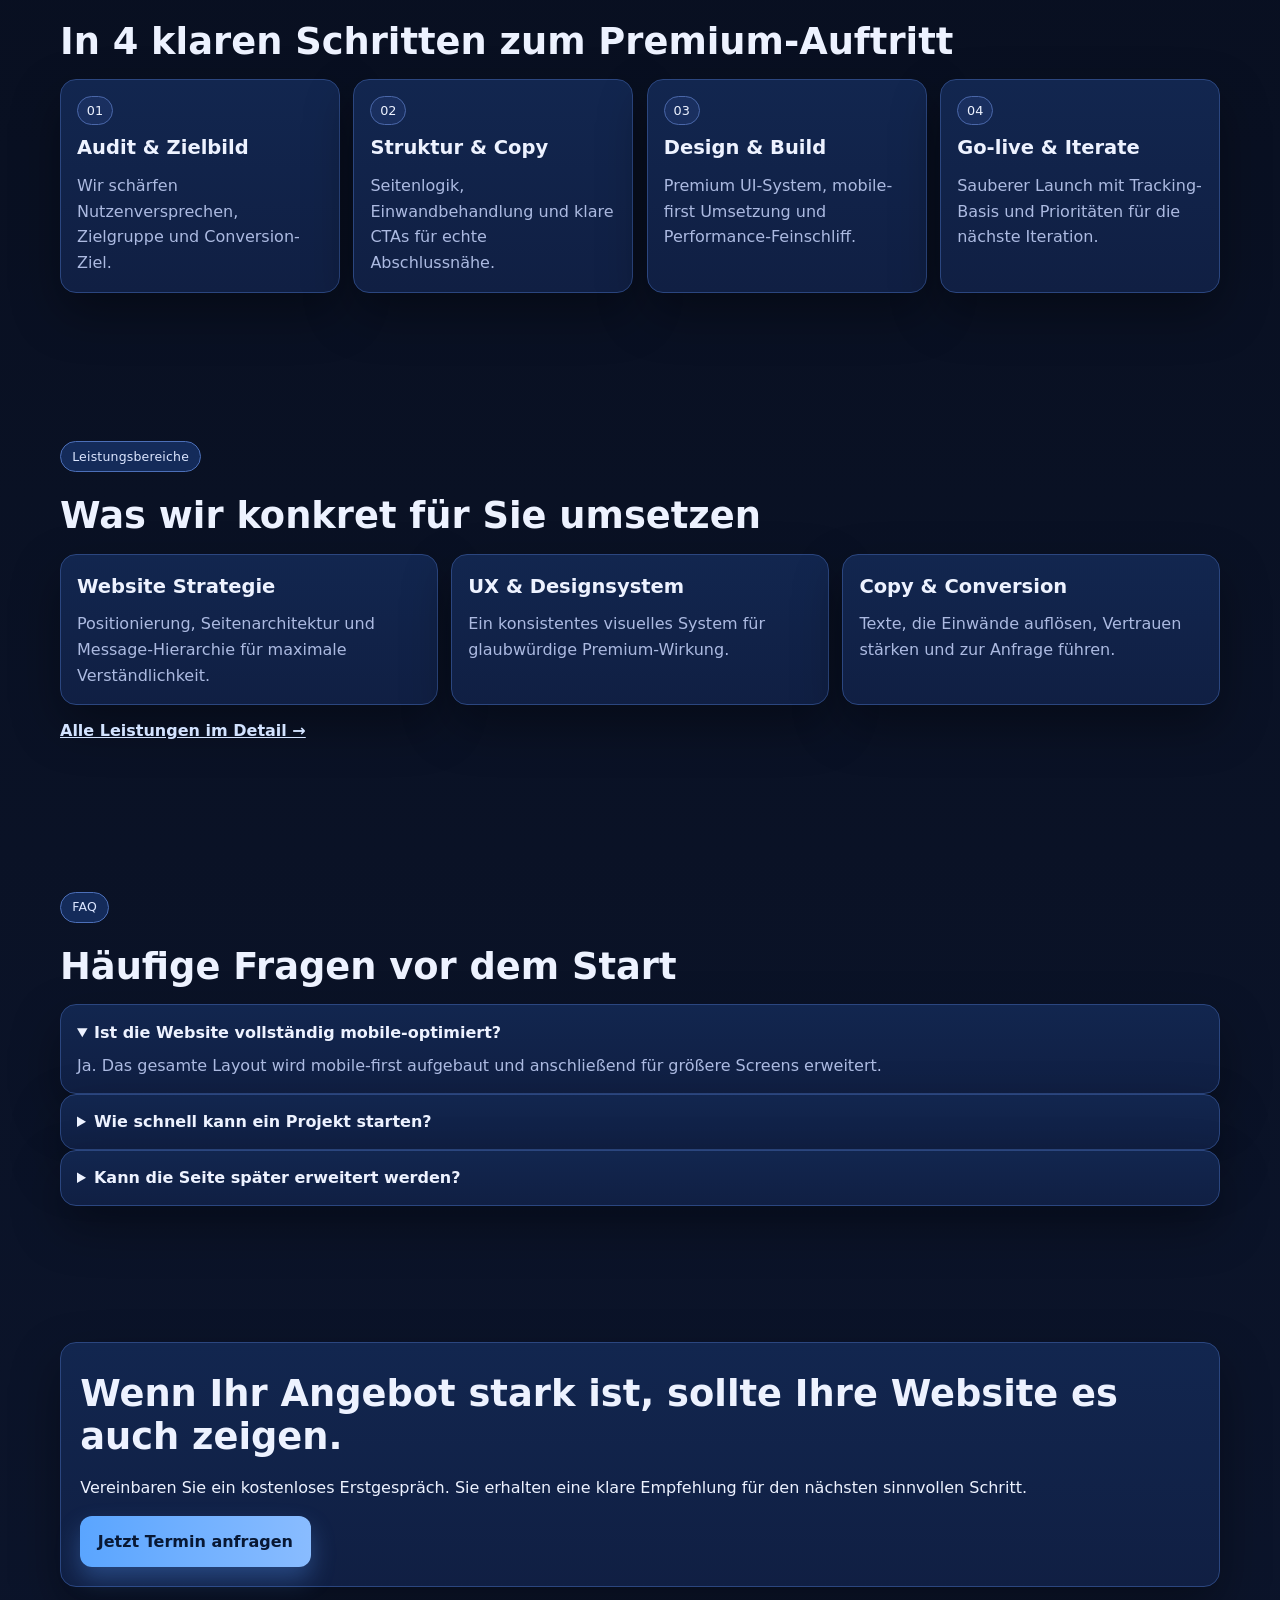
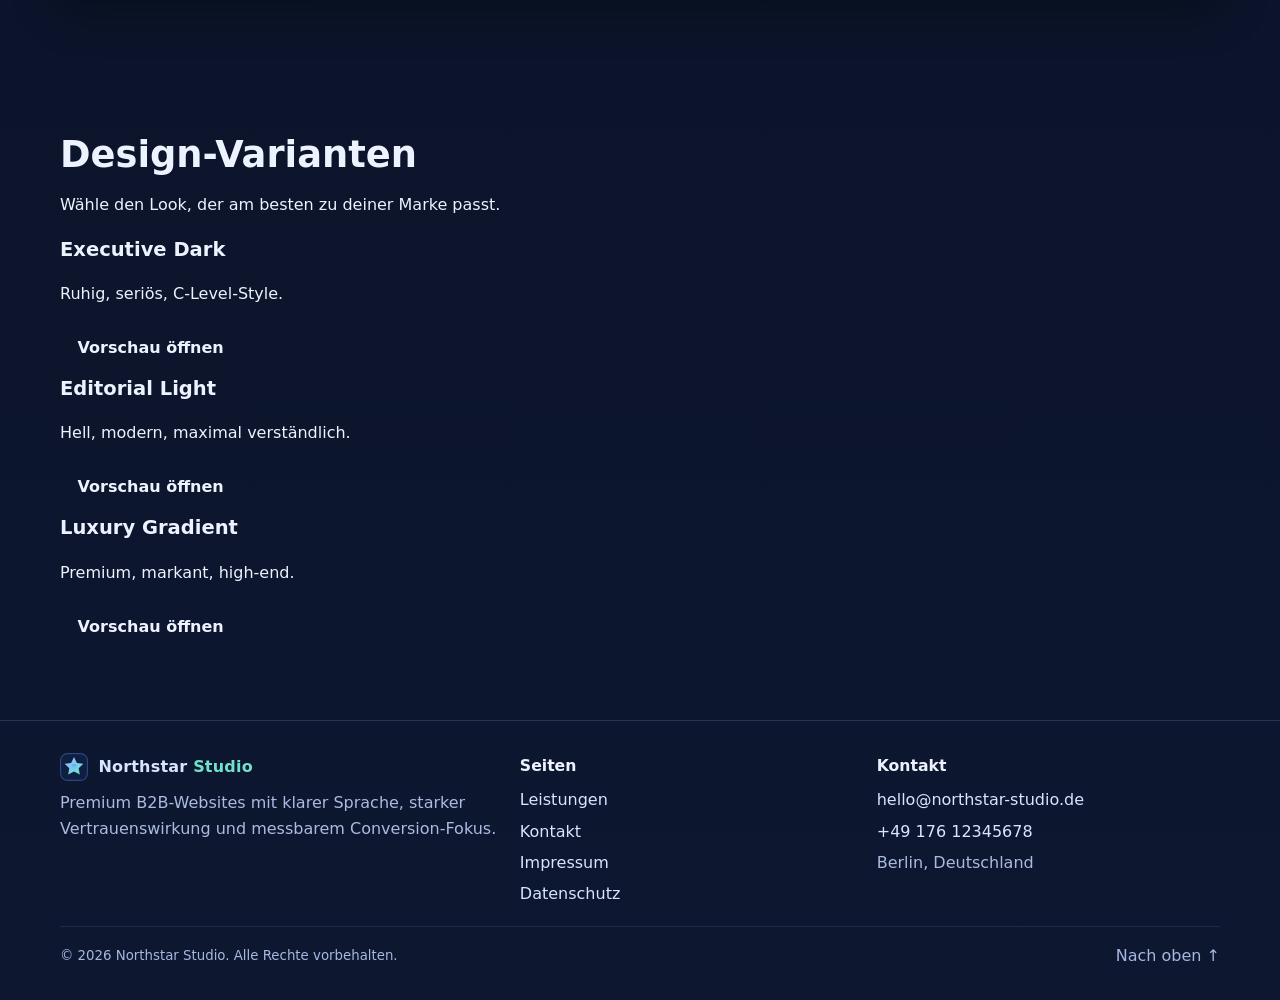
==== commit a9d62515: "Add three premium design variants and previews" ====
--- a/index.html
+++ b/index.html
@@ -137,7 +137,16 @@
         <a class="btn btn-primary" href="./kontakt.html#formular">Jetzt Termin anfragen</a>
       </div>
     </section>
-  </main>
+  
+    <section class="section container reveal" id="design-varianten">
+      <div class="section-head"><h2>Design-Varianten</h2><p>Wähle den Look, der am besten zu deiner Marke passt.</p></div>
+      <div class="cards3">
+        <article class="card"><h3>Executive Dark</h3><p>Ruhig, seriös, C-Level-Style.</p><a class="btn btn-ghost" href="./variants/executive-dark.html">Vorschau öffnen</a></article>
+        <article class="card"><h3>Editorial Light</h3><p>Hell, modern, maximal verständlich.</p><a class="btn btn-ghost" href="./variants/editorial-light.html">Vorschau öffnen</a></article>
+        <article class="card"><h3>Luxury Gradient</h3><p>Premium, markant, high-end.</p><a class="btn btn-ghost" href="./variants/luxury-gradient.html">Vorschau öffnen</a></article>
+      </div>
+    </section>
+</main>
 
   <footer class="site-footer">
     <div class="container footer-grid">
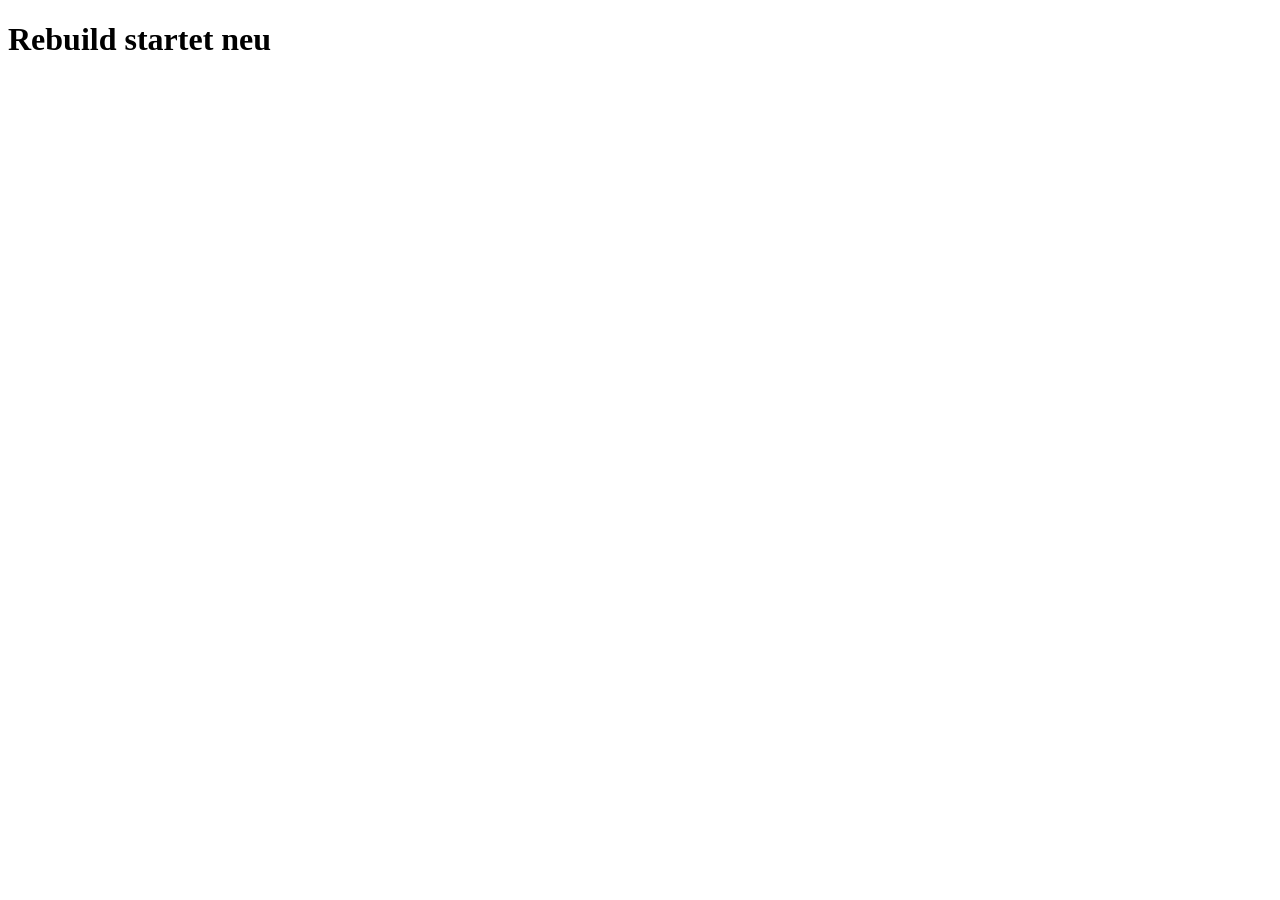
==== commit 9cf7b12c: "Reset site to clean slate for full rebuild" ====
--- a/index.html
+++ b/index.html
@@ -1,186 +1 @@
-<!doctype html>
-<html lang="de">
-<head>
-  <meta charset="UTF-8" />
-  <meta name="viewport" content="width=device-width, initial-scale=1" />
-  <title>Northstar Studio – Premium B2B-Websites mit klarer Botschaft</title>
-  <meta name="description" content="Northstar Studio erstellt hochwertige B2B-Websites mit klarer Sprache, starker Vertrauenswirkung und messbarer Conversion." />
-  <link rel="icon" href="./assets/brand-mark.svg" type="image/svg+xml" />
-  <link rel="stylesheet" href="./assets/styles.css" />
-</head>
-<body>
-  <a class="skip-link" href="#main">Zum Inhalt springen</a>
-
-  <header class="site-header" id="top">
-    <div class="container nav-wrap">
-      <a class="brand" href="./index.html" aria-label="Northstar Studio Startseite">
-        <img src="./assets/brand-mark.svg" alt="" aria-hidden="true" />
-        <span>Northstar <em>Studio</em></span>
-      </a>
-
-      <button class="menu-toggle" id="menuToggle" aria-expanded="false" aria-controls="mainNav" aria-label="Menü öffnen">
-        <span></span><span></span><span></span>
-      </button>
-
-      <nav class="nav" id="mainNav" aria-label="Hauptnavigation">
-        <a href="./index.html" aria-current="page">Home</a>
-        <a href="./leistungen.html">Leistungen</a>
-        <a href="./kontakt.html">Kontakt</a>
-        <a href="./impressum.html">Impressum</a>
-        <a href="./datenschutz.html">Datenschutz</a>
-        <a class="btn btn-primary nav-cta" href="./kontakt.html#formular">Erstgespräch</a>
-      </nav>
-    </div>
-  </header>
-
-  <main id="main">
-    <section class="hero section">
-      <div class="container hero-grid">
-        <div>
-          <p class="eyebrow reveal">Premium Webauftritte für B2B-Unternehmen</p>
-          <h1 class="reveal">Eine Website, die in Sekunden Vertrauen aufbaut – und aus Besuchern konkrete Anfragen macht.</h1>
-          <p class="lead reveal">Wir verbinden Strategie, verständliche Sprache und hochwertiges Design. So wird Ihr Angebot sofort klar und Ihr Auftritt wirkt auf den ersten Blick professionell.</p>
-          <div class="hero-actions reveal">
-            <a class="btn btn-primary" href="./kontakt.html#formular">Kostenloses Erstgespräch</a>
-            <a class="btn btn-secondary" href="./leistungen.html">Leistungen ansehen</a>
-          </div>
-          <ul class="hero-badges reveal" aria-label="Kernvorteile">
-            <li>Klarer Angebotsfokus</li>
-            <li>Mobile-first UX</li>
-            <li>Conversion-optimierte Struktur</li>
-          </ul>
-        </div>
-        <aside class="hero-card reveal" aria-label="Schnellergebnis">
-          <h2>Was Sie nach dem Launch spüren</h2>
-          <ul>
-            <li>Mehr qualifizierte Anfragen statt unklarer Leads</li>
-            <li>Konsistente Premium-Wahrnehmung in Vertriebsgesprächen</li>
-            <li>Weniger Erklärungsaufwand, weil die Seite für Sie vorqualifiziert</li>
-          </ul>
-          <p><strong>Typisches Projektfenster:</strong> 10–21 Tage bis Go-live</p>
-        </aside>
-      </div>
-    </section>
-
-    <section class="section trust">
-      <div class="container reveal">
-        <p class="section-label">Vertrauen auf den ersten Blick</p>
-        <h2>Aufbau wie bei starken Agentur-Seiten: Klarheit, Belege, nächster Schritt.</h2>
-        <div class="trust-grid">
-          <article><strong>Strategie vor Design</strong><p>Wir starten mit Positionierung und Zielgruppe – nicht mit Deko.</p></article>
-          <article><strong>Texte in echter Sprache</strong><p>Ohne Buzzwords. Dafür präzise, verständlich und verkaufsstark.</p></article>
-          <article><strong>Saubere Technik</strong><p>Leichtgewichtig, performant und robust auf allen Endgeräten.</p></article>
-        </div>
-      </div>
-    </section>
-
-    <section class="section">
-      <div class="container">
-        <p class="section-label reveal">Ablauf</p>
-        <h2 class="reveal">In 4 klaren Schritten zum Premium-Auftritt</h2>
-        <div class="steps">
-          <article class="reveal"><span>01</span><h3>Audit & Zielbild</h3><p>Wir schärfen Nutzenversprechen, Zielgruppe und Conversion-Ziel.</p></article>
-          <article class="reveal"><span>02</span><h3>Struktur & Copy</h3><p>Seitenlogik, Einwandbehandlung und klare CTAs für echte Abschlussnähe.</p></article>
-          <article class="reveal"><span>03</span><h3>Design & Build</h3><p>Premium UI-System, mobile-first Umsetzung und Performance-Feinschliff.</p></article>
-          <article class="reveal"><span>04</span><h3>Go-live & Iterate</h3><p>Sauberer Launch mit Tracking-Basis und Prioritäten für die nächste Iteration.</p></article>
-        </div>
-      </div>
-    </section>
-
-    <section class="section offer">
-      <div class="container reveal">
-        <p class="section-label">Leistungsbereiche</p>
-        <h2>Was wir konkret für Sie umsetzen</h2>
-        <div class="cards">
-          <article>
-            <h3>Website Strategie</h3>
-            <p>Positionierung, Seitenarchitektur und Message-Hierarchie für maximale Verständlichkeit.</p>
-          </article>
-          <article>
-            <h3>UX & Designsystem</h3>
-            <p>Ein konsistentes visuelles System für glaubwürdige Premium-Wirkung.</p>
-          </article>
-          <article>
-            <h3>Copy & Conversion</h3>
-            <p>Texte, die Einwände auflösen, Vertrauen stärken und zur Anfrage führen.</p>
-          </article>
-        </div>
-        <a class="text-link" href="./leistungen.html">Alle Leistungen im Detail →</a>
-      </div>
-    </section>
-
-    <section class="section faq">
-      <div class="container">
-        <p class="section-label reveal">FAQ</p>
-        <h2 class="reveal">Häufige Fragen vor dem Start</h2>
-        <div class="faq-list">
-          <details class="reveal" open>
-            <summary>Ist die Website vollständig mobile-optimiert?</summary>
-            <p>Ja. Das gesamte Layout wird mobile-first aufgebaut und anschließend für größere Screens erweitert.</p>
-          </details>
-          <details class="reveal">
-            <summary>Wie schnell kann ein Projekt starten?</summary>
-            <p>In der Regel innerhalb weniger Tage nach Erstgespräch und Briefing-Freigabe.</p>
-          </details>
-          <details class="reveal">
-            <summary>Kann die Seite später erweitert werden?</summary>
-            <p>Ja. Struktur, Komponenten und Code sind auf Skalierbarkeit ausgelegt.</p>
-          </details>
-        </div>
-      </div>
-    </section>
-
-    <section class="section cta" id="kontakt-cta">
-      <div class="container reveal">
-        <h2>Wenn Ihr Angebot stark ist, sollte Ihre Website es auch zeigen.</h2>
-        <p>Vereinbaren Sie ein kostenloses Erstgespräch. Sie erhalten eine klare Empfehlung für den nächsten sinnvollen Schritt.</p>
-        <a class="btn btn-primary" href="./kontakt.html#formular">Jetzt Termin anfragen</a>
-      </div>
-    </section>
-  
-    <section class="section container reveal" id="design-varianten">
-      <div class="section-head"><h2>Design-Varianten</h2><p>Wähle den Look, der am besten zu deiner Marke passt.</p></div>
-      <div class="cards3">
-        <article class="card"><h3>Executive Dark</h3><p>Ruhig, seriös, C-Level-Style.</p><a class="btn btn-ghost" href="./variants/executive-dark.html">Vorschau öffnen</a></article>
-        <article class="card"><h3>Editorial Light</h3><p>Hell, modern, maximal verständlich.</p><a class="btn btn-ghost" href="./variants/editorial-light.html">Vorschau öffnen</a></article>
-        <article class="card"><h3>Luxury Gradient</h3><p>Premium, markant, high-end.</p><a class="btn btn-ghost" href="./variants/luxury-gradient.html">Vorschau öffnen</a></article>
-      </div>
-    </section>
-</main>
-
-  <footer class="site-footer">
-    <div class="container footer-grid">
-      <div>
-        <a class="brand brand-footer" href="./index.html">
-          <img src="./assets/brand-mark.svg" alt="" aria-hidden="true" />
-          <span>Northstar <em>Studio</em></span>
-        </a>
-        <p>Premium B2B-Websites mit klarer Sprache, starker Vertrauenswirkung und messbarem Conversion-Fokus.</p>
-      </div>
-      <div>
-        <h3>Seiten</h3>
-        <ul>
-          <li><a href="./leistungen.html">Leistungen</a></li>
-          <li><a href="./kontakt.html">Kontakt</a></li>
-          <li><a href="./impressum.html">Impressum</a></li>
-          <li><a href="./datenschutz.html">Datenschutz</a></li>
-        </ul>
-      </div>
-      <div>
-        <h3>Kontakt</h3>
-        <ul>
-          <li><a href="mailto:hello@northstar-studio.de">hello@northstar-studio.de</a></li>
-          <li><a href="tel:+4917612345678">+49 176 12345678</a></li>
-          <li>Berlin, Deutschland</li>
-        </ul>
-      </div>
-    </div>
-    <div class="container footer-bottom">
-      <small>© 2026 Northstar Studio. Alle Rechte vorbehalten.</small>
-      <a href="#top">Nach oben ↑</a>
-    </div>
-  </footer>
-
-  <script src="./assets/app.js" defer></script>
-</body>
-</html>
+<!doctype html><html lang="de"><head><meta charset="utf-8"><meta name="viewport" content="width=device-width,initial-scale=1"><title>Rebuild startet</title></head><body><h1>Rebuild startet neu</h1></body></html>
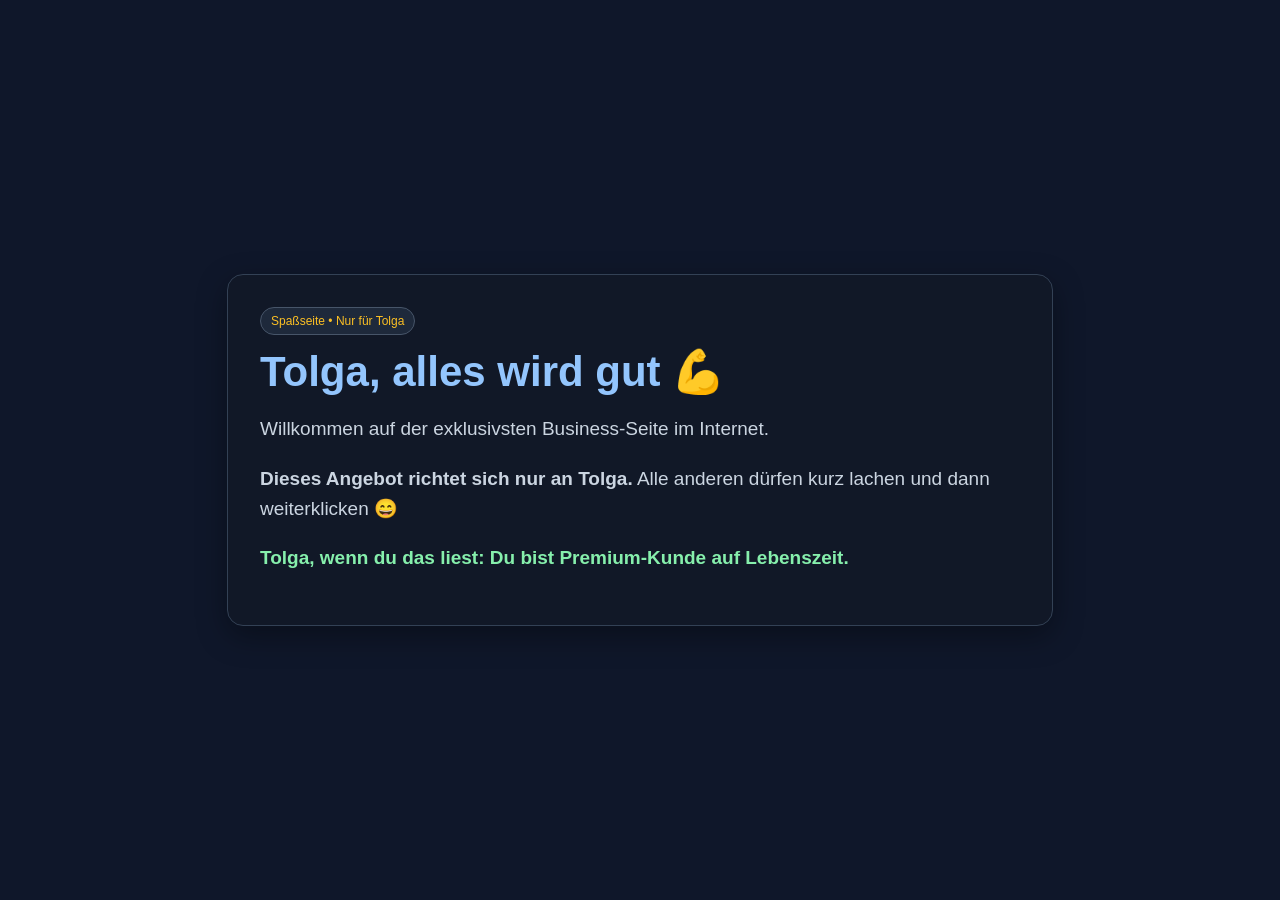
==== commit 7d1fe1ca: "Create Tolga joke landing page" ====
--- a/index.html
+++ b/index.html
@@ -1 +1,26 @@
-<!doctype html><html lang="de"><head><meta charset="utf-8"><meta name="viewport" content="width=device-width,initial-scale=1"><title>Rebuild startet</title></head><body><h1>Rebuild startet neu</h1></body></html>
+<!doctype html>
+<html lang="de">
+<head>
+  <meta charset="UTF-8" />
+  <meta name="viewport" content="width=device-width, initial-scale=1" />
+  <title>Tolga, alles wird gut</title>
+  <meta name="description" content="Business-Seite aus Spaß: Dieses Angebot richtet sich nur an Tolga." />
+  <style>
+    body{margin:0;font-family:Inter,Arial,sans-serif;background:#0f172a;color:#e2e8f0;display:flex;min-height:100vh;align-items:center;justify-content:center}
+    .card{max-width:760px;margin:24px;padding:32px;border:1px solid #334155;border-radius:16px;background:#111827;box-shadow:0 10px 30px rgba(0,0,0,.35)}
+    h1{font-size:42px;line-height:1.1;margin:0 0 12px;color:#93c5fd}
+    p{font-size:19px;line-height:1.6;color:#cbd5e1}
+    .badge{display:inline-block;padding:6px 10px;border-radius:999px;background:#1e293b;border:1px solid #475569;color:#fbbf24;font-size:12px;margin-bottom:14px}
+    .cta{margin-top:18px;font-weight:700;color:#86efac}
+  </style>
+</head>
+<body>
+  <main class="card">
+    <span class="badge">Spaßseite • Nur für Tolga</span>
+    <h1>Tolga, alles wird gut 💪</h1>
+    <p>Willkommen auf der exklusivsten Business-Seite im Internet.</p>
+    <p><strong>Dieses Angebot richtet sich nur an Tolga.</strong> Alle anderen dürfen kurz lachen und dann weiterklicken 😄</p>
+    <p class="cta">Tolga, wenn du das liest: Du bist Premium-Kunde auf Lebenszeit.</p>
+  </main>
+</body>
+</html>
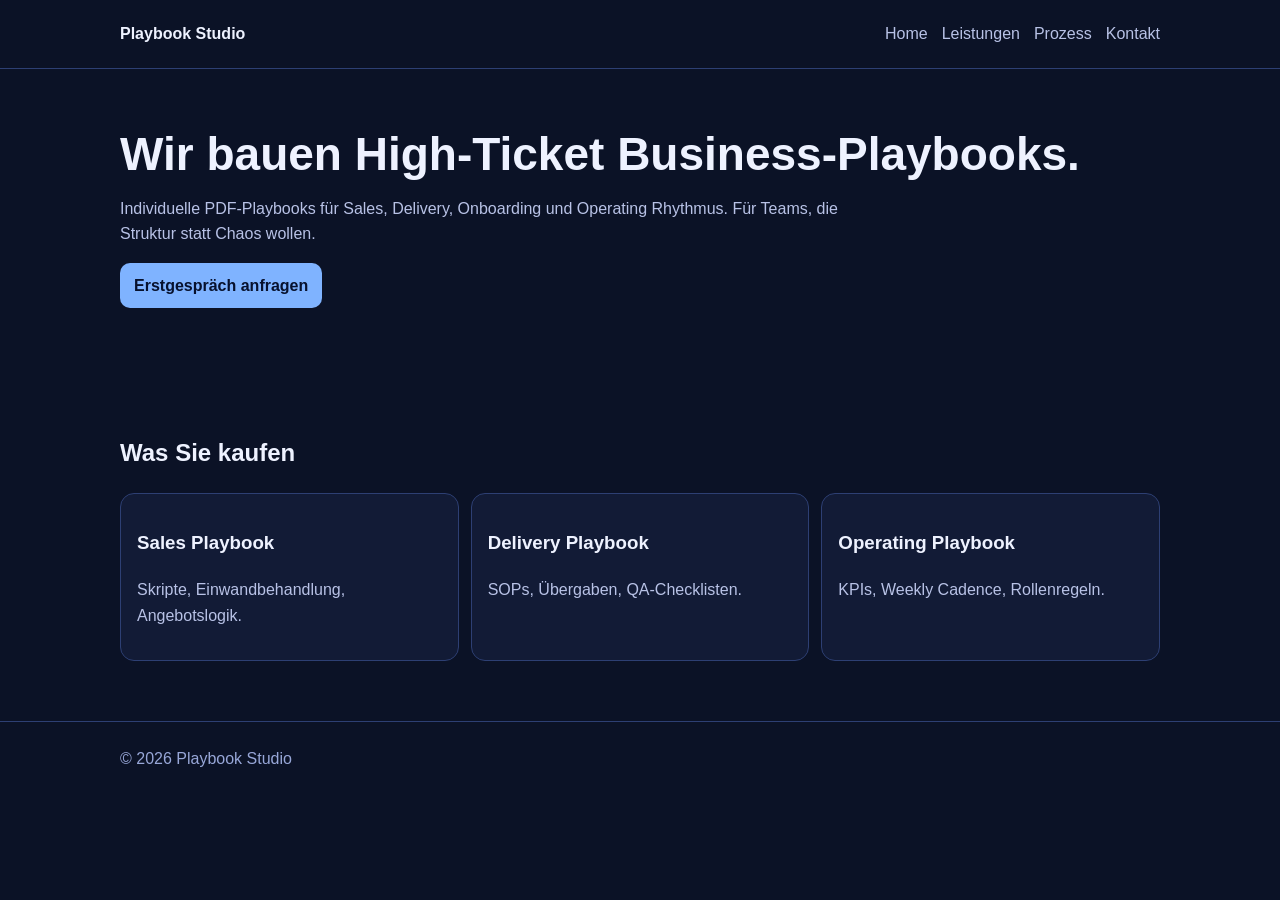
==== commit e345c1f7: "Build multi-page Playbook Studio website for high-ticket offer" ====
--- a/index.html
+++ b/index.html
@@ -1,26 +1,6 @@
-<!doctype html>
-<html lang="de">
-<head>
-  <meta charset="UTF-8" />
-  <meta name="viewport" content="width=device-width, initial-scale=1" />
-  <title>Tolga, alles wird gut</title>
-  <meta name="description" content="Business-Seite aus Spaß: Dieses Angebot richtet sich nur an Tolga." />
-  <style>
-    body{margin:0;font-family:Inter,Arial,sans-serif;background:#0f172a;color:#e2e8f0;display:flex;min-height:100vh;align-items:center;justify-content:center}
-    .card{max-width:760px;margin:24px;padding:32px;border:1px solid #334155;border-radius:16px;background:#111827;box-shadow:0 10px 30px rgba(0,0,0,.35)}
-    h1{font-size:42px;line-height:1.1;margin:0 0 12px;color:#93c5fd}
-    p{font-size:19px;line-height:1.6;color:#cbd5e1}
-    .badge{display:inline-block;padding:6px 10px;border-radius:999px;background:#1e293b;border:1px solid #475569;color:#fbbf24;font-size:12px;margin-bottom:14px}
-    .cta{margin-top:18px;font-weight:700;color:#86efac}
-  </style>
-</head>
-<body>
-  <main class="card">
-    <span class="badge">Spaßseite • Nur für Tolga</span>
-    <h1>Tolga, alles wird gut 💪</h1>
-    <p>Willkommen auf der exklusivsten Business-Seite im Internet.</p>
-    <p><strong>Dieses Angebot richtet sich nur an Tolga.</strong> Alle anderen dürfen kurz lachen und dann weiterklicken 😄</p>
-    <p class="cta">Tolga, wenn du das liest: Du bist Premium-Kunde auf Lebenszeit.</p>
-  </main>
-</body>
-</html>
+<!doctype html><html lang="de"><head><meta charset="utf-8"><meta name="viewport" content="width=device-width,initial-scale=1"><title>Playbook Studio</title><link rel="stylesheet" href="./assets/styles.css"></head><body>
+<header><div class="container nav"><strong>Playbook Studio</strong><nav><a href="./index.html">Home</a><a href="./leistungen.html">Leistungen</a><a href="./prozess.html">Prozess</a><a href="./kontakt.html">Kontakt</a></nav></div></header>
+<main class="container">
+<section class="hero"><h1>Wir bauen High-Ticket Business-Playbooks.</h1><p>Individuelle PDF-Playbooks für Sales, Delivery, Onboarding und Operating Rhythmus. Für Teams, die Struktur statt Chaos wollen.</p><p><a class="btn" href="./kontakt.html">Erstgespräch anfragen</a></p></section>
+<section><h2>Was Sie kaufen</h2><div class="grid"><article class="card"><h3>Sales Playbook</h3><p class="muted">Skripte, Einwandbehandlung, Angebotslogik.</p></article><article class="card"><h3>Delivery Playbook</h3><p class="muted">SOPs, Übergaben, QA-Checklisten.</p></article><article class="card"><h3>Operating Playbook</h3><p class="muted">KPIs, Weekly Cadence, Rollenregeln.</p></article></div></section>
+</main><footer><div class="container">© 2026 Playbook Studio</div></footer></body></html>
--- a/assets/styles.css
+++ b/assets/styles.css
@@ -0,0 +1,11 @@
+:root{--bg:#0b1226;--card:#121b36;--line:#2d3f73;--text:#eef2ff;--muted:#b8c2e6;--brand:#7fb3ff;--max:1080px}
+*{box-sizing:border-box}body{margin:0;font-family:Inter,Arial,sans-serif;background:var(--bg);color:var(--text);line-height:1.6}
+.container{max-width:var(--max);margin:auto;padding:0 20px}
+header{border-bottom:1px solid var(--line);position:sticky;top:0;background:#0b1226}
+.nav{display:flex;justify-content:space-between;align-items:center;height:68px}.nav a{color:var(--muted);text-decoration:none;margin-left:14px}
+.btn{display:inline-block;background:var(--brand);color:#07112d;padding:10px 14px;border-radius:10px;font-weight:700;text-decoration:none}
+.hero{padding:60px 0}.hero h1{font-size:46px;line-height:1.1;margin:0 0 10px}.hero p{color:var(--muted);max-width:760px}
+.grid{display:grid;grid-template-columns:repeat(3,1fr);gap:12px}.card{background:var(--card);border:1px solid var(--line);border-radius:14px;padding:16px}
+section{padding:30px 0}.muted{color:var(--muted)}
+footer{padding:24px 0;border-top:1px solid var(--line);margin-top:30px;color:#98a7d8}
+@media(max-width:800px){.grid{grid-template-columns:1fr}.hero h1{font-size:34px}}
